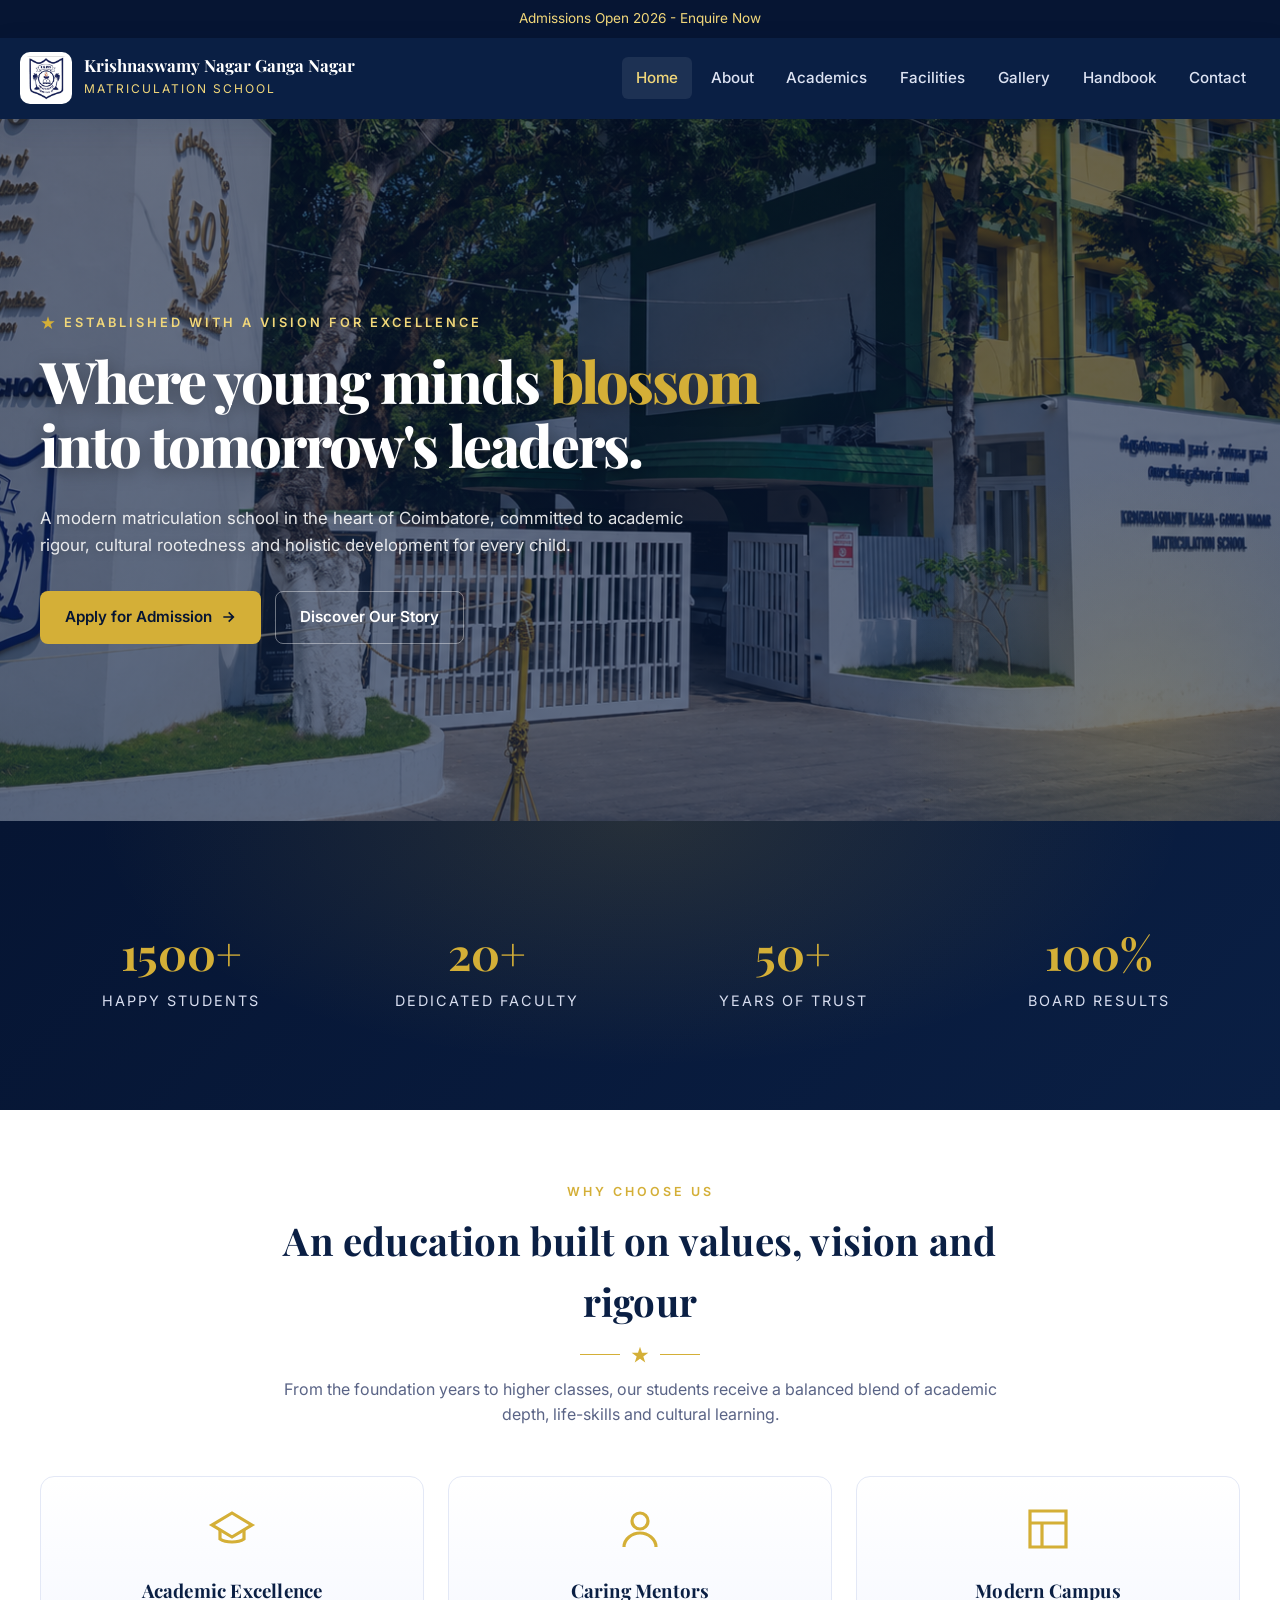
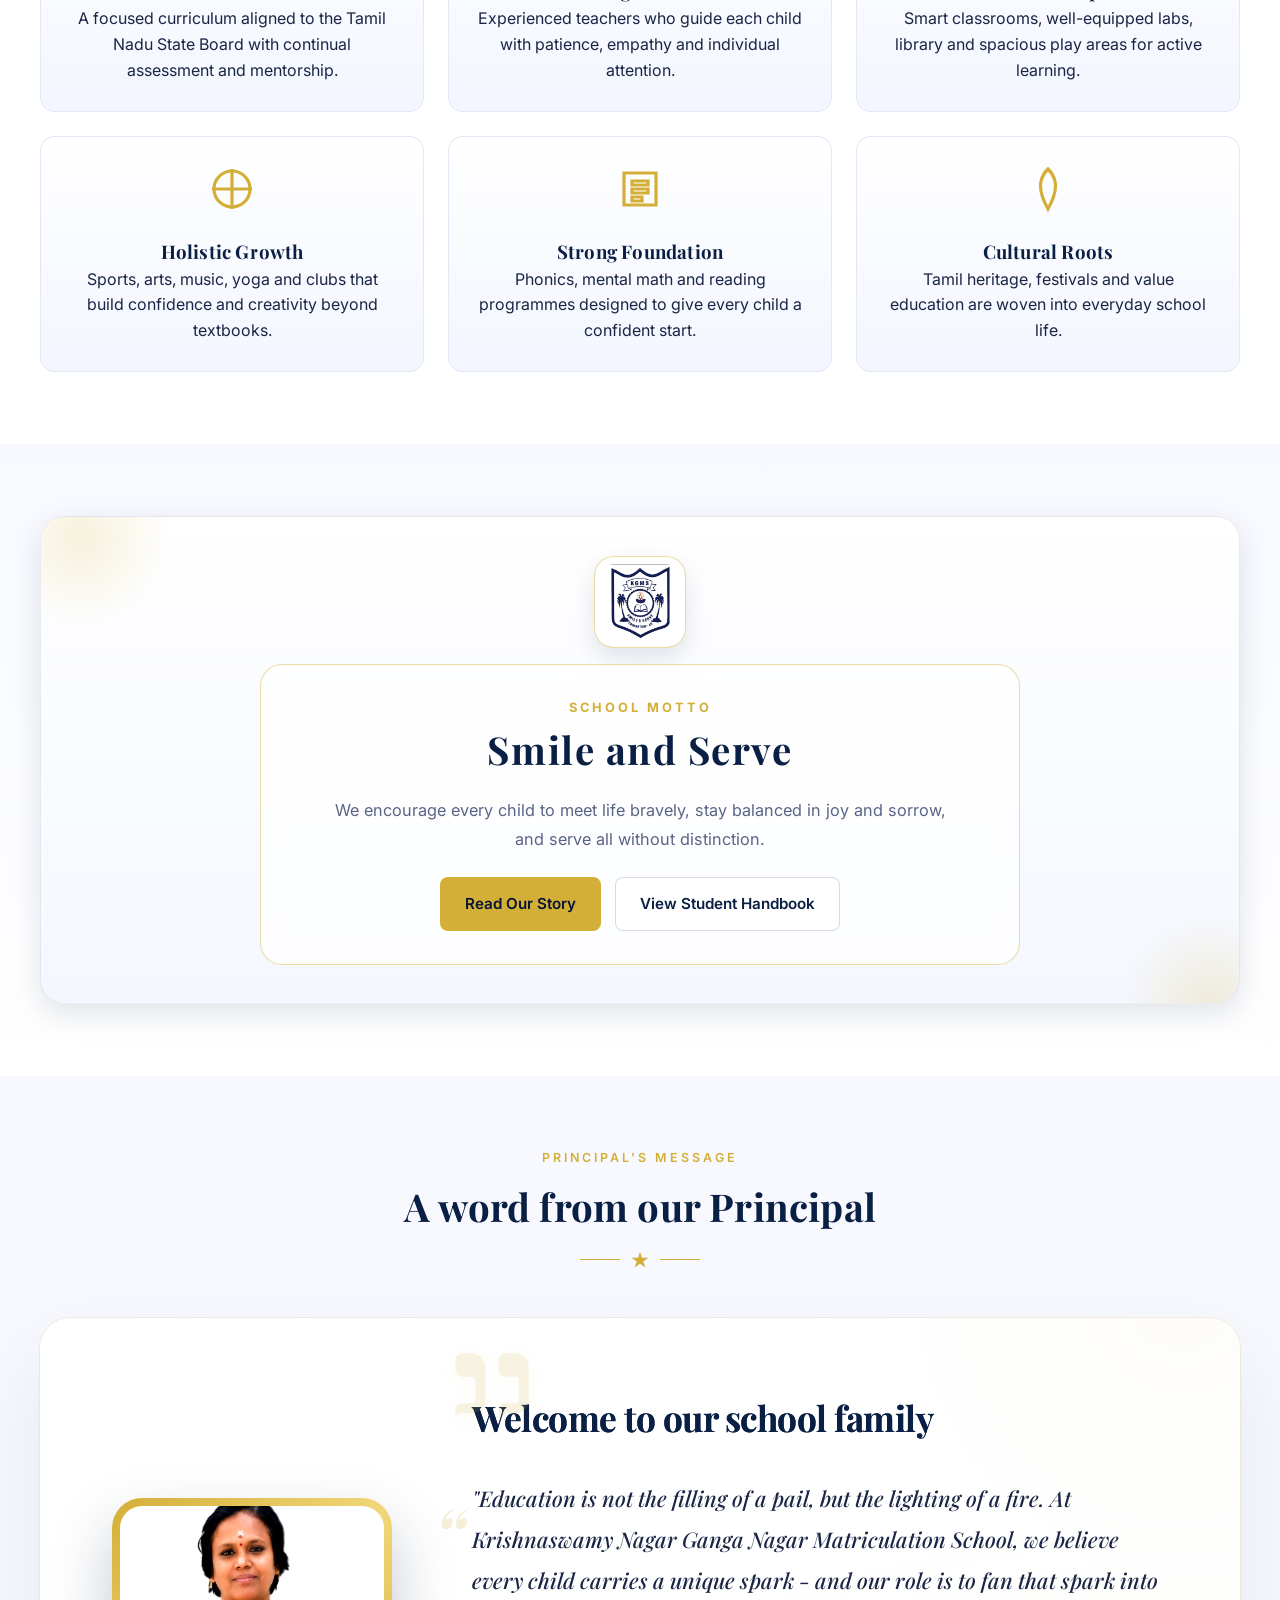
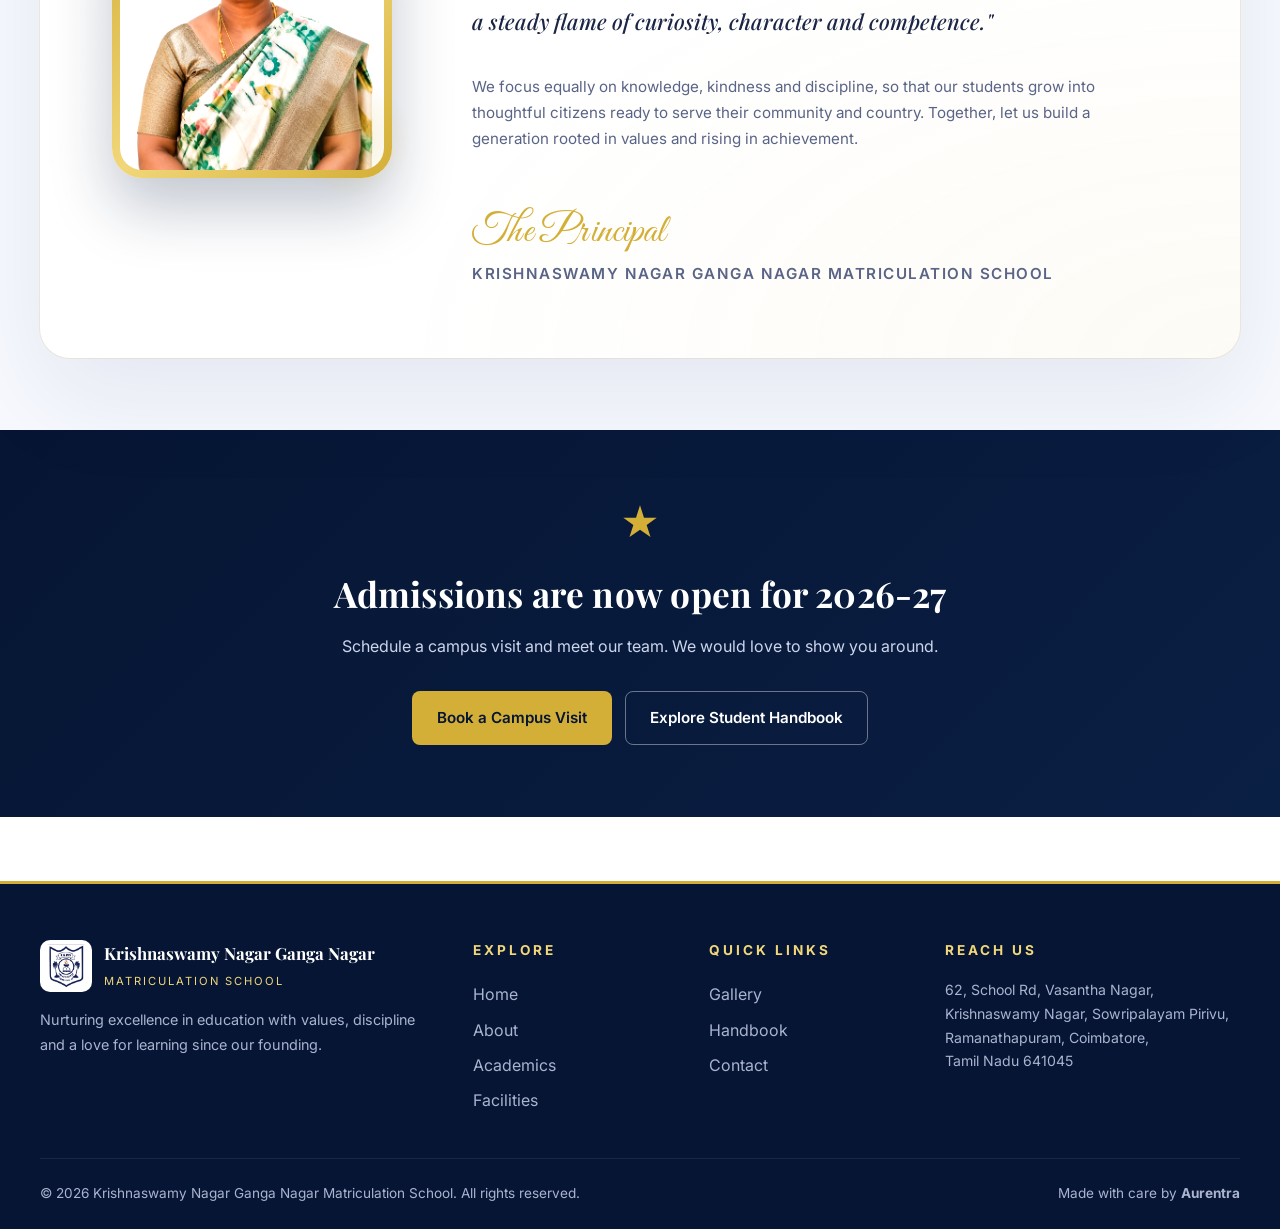
==== index.html @ 9c16c149 "Merge branch 'main' into bug-fix" ====
<!DOCTYPE html>
<html lang="en">
<head>
<meta charset="UTF-8" />
<meta name="viewport" content="width=device-width,initial-scale=1" />
<title>Krishnaswamy Nagar Ganga Nagar Matriculation School | Coimbatore</title>
<meta name="description" content="Krishnaswamy Nagar Ganga Nagar Matriculation School - nurturing excellence in education at Sowripalayam Pirivu, Coimbatore." />
<link rel="preconnect" href="https://fonts.googleapis.com">
<link rel="preconnect" href="https://fonts.gstatic.com" crossorigin>
<link href="https://fonts.googleapis.com/css2?family=Inter:wght@400;500;600;700&family=Playfair+Display:wght@600;700;800&family=Great+Vibes&display=swap" rel="stylesheet">
<link rel="stylesheet" href="styles.css" />
</head>
<body>
<div class="scroll-progress"></div>
<div class="topbar">
  <a href="contact.html">Admissions Open 2026 - Enquire Now</a>
</div>

<header class="nav">
  <div class="nav-inner">
    <a class="brand" href="index.html">
      <img src="KGMS/KGMS Logo.jpeg" alt="KGMS Logo" class="footer-logo">
      <span class="brand-text">
        <strong>Krishnaswamy Nagar Ganga Nagar</strong>
        <span>Matriculation School</span>
      </span>
    </a>
    <button class="menu-toggle" onclick="toggleMenu()" arial-label="Open Menu">
      <span></span>
      <span></span>
      <span></span>
    </button>
    <nav class="menu" id="m">
      <a href="index.html" class="active">Home</a>
      <a href="about.html">About</a>
      <a href="academics.html">Academics</a>
      <a href="facilities.html">Facilities</a>
      <a href="gallery.html">Gallery</a>
      <a href="events.html">Handbook</a>
      <a href="contact.html">Contact</a>
    </nav>
  </div>
</header>

<section class="hero reveal">
  <div class="hero-inner">
    <div class="eyebrow">
      <svg width="16" height="16" viewBox="0 0 24 24" fill="#d4af37"><path d="M12 2l2.4 7.4H22l-6 4.4 2.3 7.2L12 16.6 5.7 21l2.3-7.2-6-4.4h7.6z"/></svg>
      Established with a vision for excellence
    </div>
    <h1>Where young minds <em>blossom</em><br>into tomorrow's leaders.</h1>
    <p class="lead">A modern matriculation school in the heart of Coimbatore, committed to academic rigour, cultural rootedness and holistic development for every child.</p>
    <div class="cta-row">
      <a href="contact.html" class="btn btn-gold">Apply for Admission
        <svg width="16" height="16" viewBox="0 0 24 24" fill="none" stroke="currentColor" stroke-width="2.5"><path d="M5 12h14M13 5l7 7-7 7"/></svg>
      </a>
      <a href="about.html" class="btn btn-ghost">Discover Our Story</a>
    </div>
  </div>
</section>

<section class="stats reveal">
  <div class="container grid grid-4">
    <div class="stat"><strong>1500+</strong><span>Happy Students</span></div>
    <div class="stat"><strong>20+</strong><span>Dedicated Faculty</span></div>
    <div class="stat"><strong>50+</strong><span>Years of Trust</span></div>
    <div class="stat"><strong>100%</strong><span>Board Results</span></div>
  </div>
</section>

<section class="reveal">
  <div class="container">
    <div class="section-head">
      <div class="kicker">Why Choose Us</div>
      <h2>An education built on values, vision and rigour</h2>
      <div class="divider">
        <span class="line"></span>
        <svg width="20" height="20" viewBox="0 0 24 24" fill="#d4af37"><path d="M12 2l2.4 7.4H22l-6 4.4 2.3 7.2L12 16.6 5.7 21l2.3-7.2-6-4.4h7.6z"/></svg>
        <span class="line"></span>
      </div>
      <p>From the foundation years to higher classes, our students receive a balanced blend of academic depth, life-skills and cultural learning.</p>
    </div>

    <div class="grid grid-3">
      <div class="feature">
        <svg class="icon" width="48" height="48" viewBox="0 0 24 24" fill="none" stroke="#d4af37" stroke-width="1.6"><path d="M22 10L12 4 2 10l10 6 10-6z"/><path d="M6 12v5c3 2 9 2 12 0v-5"/></svg>
        <h3>Academic Excellence</h3>
        <p>A focused curriculum aligned to the Tamil Nadu State Board with continual assessment and mentorship.</p>
      </div>
      <div class="feature">
        <svg class="icon" width="48" height="48" viewBox="0 0 24 24" fill="none" stroke="#d4af37" stroke-width="1.6"><circle cx="12" cy="8" r="4"/><path d="M4 21c0-4 4-7 8-7s8 3 8 7"/></svg>
        <h3>Caring Mentors</h3>
        <p>Experienced teachers who guide each child with patience, empathy and individual attention.</p>
      </div>
      <div class="feature">
        <svg class="icon" width="48" height="48" viewBox="0 0 24 24" fill="none" stroke="#d4af37" stroke-width="1.6"><path d="M3 3h18v18H3z"/><path d="M3 9h18M9 21V9"/></svg>
        <h3>Modern Campus</h3>
        <p>Smart classrooms, well-equipped labs, library and spacious play areas for active learning.</p>
      </div>
      <div class="feature">
        <svg class="icon" width="48" height="48" viewBox="0 0 24 24" fill="none" stroke="#d4af37" stroke-width="1.6"><path d="M12 2v20M2 12h20"/><circle cx="12" cy="12" r="9"/></svg>
        <h3>Holistic Growth</h3>
        <p>Sports, arts, music, yoga and clubs that build confidence and creativity beyond textbooks.</p>
      </div>
      <div class="feature">
        <svg class="icon" width="48" height="48" viewBox="0 0 24 24" fill="none" stroke="#d4af37" stroke-width="1.6"><path d="M4 4h16v16H4z"/><path d="M8 8h8v2H8zM8 12h8v2H8zM8 16h5v2H8z"/></svg>
        <h3>Strong Foundation</h3>
        <p>Phonics, mental math and reading programmes designed to give every child a confident start.</p>
      </div>
      <div class="feature">
        <svg class="icon" width="48" height="48" viewBox="0 0 24 24" fill="none" stroke="#d4af37" stroke-width="1.6"><path d="M12 2C7 7 7 13 12 22 17 13 17 7 12 2z"/></svg>
        <h3>Cultural Roots</h3>
        <p>Tamil heritage, festivals and value education are woven into everyday school life.</p>
      </div>
    </div>
  </div>
</section>

<section class="section-tint reveal">
  <div class="container">
    <div class="section-shell motto-panel">
      <img src="KGMS/KGMS Logo.jpeg" alt="KGMS school emblem" class="motto-emblem">
      <div class="motto-frame">
        <div class="eyebrow-note">School Motto</div>
        <h2 class="motto-statement">Smile and Serve</h2>
        <p class="lead-copy" style="max-width:620px;margin:1rem auto 0">We encourage every child to meet life bravely, stay balanced in joy and sorrow, and serve all without distinction.</p>
        <div class="cta-cluster" style="justify-content:center">
          <a href="about.html" class="btn btn-gold">Read Our Story</a>
          <a href="events.html" class="btn btn-secondary">View Student Handbook</a>
        </div>
      </div>
    </div>
  </div>
</section>

<section style="background:#f7f9ff" class="reveal">
  <div class="container">
    <div class="section-head">
      <div class="kicker">Principal's Message</div>
      <h2>A word from our Principal</h2>
      <div class="divider"><span class="line"></span><svg width="20" height="20" viewBox="0 0 24 24" fill="#d4af37"><path d="M12 2l2.4 7.4H22l-6 4.4 2.3 7.2L12 16.6 5.7 21l2.3-7.2-6-4.4h7.6z"/></svg><span class="line"></span></div>
    </div>

    <div class="principal">
      <div class="avatar-wrap">
        <div class="avatar-decor"></div>
        <div class="avatar">
          <img src="KGMS/Principal image.png" alt="Principal of KGMS School">
        </div>
      </div>
      <div class="content">
        <svg class="quote-icon" width="80" height="80" viewBox="0 0 24 24" fill="currentColor"><path d="M14.017 21L14.017 18C14.017 16.8954 14.9124 16 16.017 16H19.017C19.5693 16 20.017 15.5523 20.017 15V9C20.017 8.44772 19.5693 8 19.017 8H16.017C14.9124 8 14.017 7.10457 14.017 6V3C14.017 1.89543 14.9124 1 16.017 1H19.017C21.2261 1 23.017 2.79086 23.017 5V15C23.017 17.2091 21.2261 19 19.017 19H16.017C14.9124 19 14.017 19.8954 14.017 21ZM1 21L1 18C1 16.8954 1.89543 16 3 16H6C6.55228 16 7 15.5523 7 15V9C7 8.44772 6.55228 8 6 8H3C1.89543 8 1 7.10457 1 6V3C1 1.89543 1.89543 1 3 1H6C8.20914 1 10 2.79086 10 5V15C10 17.2091 8.20914 19 6 19H3C1.89543 19 1 19.8954 1 21Z"/></svg>
        <h3>Welcome to our school family</h3>
        <blockquote>
          "Education is not the filling of a pail, but the lighting of a fire. At Krishnaswamy Nagar Ganga Nagar Matriculation School, we believe every child carries a unique spark - and our role is to fan that spark into a steady flame of curiosity, character and competence."
        </blockquote>
        <p style="color:var(--muted);font-size:.95rem;line-height:1.7">We focus equally on knowledge, kindness and discipline, so that our students grow into thoughtful citizens ready to serve their community and country. Together, let us build a generation rooted in values and rising in achievement.</p>
        <div class="sig-wrap">
          <span class="sig-name">The Principal</span>
          <span class="sig-title">Krishnaswamy Nagar Ganga Nagar Matriculation School</span>
        </div>
      </div>
    </div>
  </div>
</section>

<section style="background:linear-gradient(135deg,var(--navy-deep),var(--navy));color:#fff;text-align:center">
  <div class="container">
    <div style="max-width:720px;margin:0 auto">
      <svg width="40" height="40" viewBox="0 0 24 24" fill="#d4af37" style="margin-bottom:1rem"><path d="M12 2l2.4 7.4H22l-6 4.4 2.3 7.2L12 16.6 5.7 21l2.3-7.2-6-4.4h7.6z"/></svg>
      <h2 style="color:#fff;font-size:clamp(1.6rem,3vw,2.2rem)">Admissions are now open for 2026-27</h2>
      <p style="color:#cdd5ec;margin-top:.75rem">Schedule a campus visit and meet our team. We would love to show you around.</p>
      <div class="cta-row" style="justify-content:center">
        <a class="btn btn-gold" href="contact.html">Book a Campus Visit</a>
        <a class="btn btn-ghost" href="events.html">Explore Student Handbook</a>
      </div>
    </div>
  </div>
</section>

<footer>
  <div class="foot-grid">
    <div>
      <div class="foot-brand">
        <img src="KGMS/KGMS Logo.jpeg" alt="KGMS Logo" class="footer-logo">
        <div>
          <strong>Krishnaswamy Nagar Ganga Nagar</strong>
          <span>Matriculation School</span>
        </div>
      </div>
      <p style="font-size:.9rem;line-height:1.7">Nurturing excellence in education with values, discipline and a love for learning since our founding.</p>
    </div>
    <div>
      <h4>Explore</h4>
      <ul>
        <li><a href="index.html">Home</a></li>
        <li><a href="about.html">About</a></li>
        <li><a href="academics.html">Academics</a></li>
        <li><a href="facilities.html">Facilities</a></li>
      </ul>
    </div>
    <div>
      <h4>Quick Links</h4>
      <ul>
        <li><a href="gallery.html">Gallery</a></li>
        <li><a href="events.html">Handbook</a></li>
        <li><a href="contact.html">Contact</a></li>
      </ul>
    </div>
    <div>
      <h4>Reach Us</h4>
      <p style="font-size:.88rem;line-height:1.7">62, School Rd, Vasantha Nagar,<br>Krishnaswamy Nagar, Sowripalayam Pirivu,<br>Ramanathapuram, Coimbatore,<br>Tamil Nadu 641045</p>
    </div>
  </div>
  <div class="copy">
    <span>&copy; <span id="y"></span> Krishnaswamy Nagar Ganga Nagar Matriculation School. All rights reserved.</span>
    <span>Made with care by <a href="https://aurentratechnologies.vercel.app/"><strong>Aurentra</strong></a></span>
  </div>
</footer>

<button id="backToTop" class="back-to-top" aria-label="Back to top">
  <svg class="progress-ring" width="60" height="60">
    <circle class="progress-ring__circle" stroke="var(--gold)" stroke-width="2.5" fill="transparent" r="28" cx="30" cy="30"/>
  </svg>
  <span class="arrow">
    <svg width="20" height="20" viewBox="0 0 24 24" fill="none" stroke="currentColor" stroke-width="3.5" stroke-linecap="round" stroke-linejoin="round">
      <path d="M18 15l-6-6-6 6"/>
    </svg>
  </span>
</button>

<script src="script.js"></script>
</body>
</html>
---- styles.css ----
/* Krishnaswamy Nagar Ganga Nagar Matriculation School */
:root {
  --navy: #0a1f44;
  --navy-deep: #061533;
  --navy-soft: #13306b;
  --gold: #d4af37;
  --gold-light: #f1d77a;
  --white: #ffffff;
  --cream: #f7f9ff;
  --text: #1b2545;
  --muted: #5a6486;
  --shadow: 0 10px 30px rgba(10, 31, 68, .12);
}

* {
  box-sizing: border-box;
  margin: 0;
  padding: 0
}

html {
  scroll-behavior: smooth
}

body {
  font-family: 'Inter', 'Segoe UI', system-ui, sans-serif;
  color: var(--text);
  background: var(--white);
  line-height: 1.6;
  overflow-x: hidden;
}

/* SCROLL PROGRESS BAR */
.scroll-progress {
  position: fixed;
  top: 0;
  left: 0;
  width: 0%;
  height: 4px;
  z-index: 9999;
  background: linear-gradient(90deg, #d4af37, #f5d76e);
  box-shadow: 0 0 10px rgba(212, 175, 55, .6);
  transition: width .08s linear;
}

h1,
h2,
h3,
h4 {
  font-family: 'Playfair Display', Georgia, serif;
  color: var(--navy);
  letter-spacing: .2px
}

a {
  color: inherit;
  text-decoration: none
}

img {
  max-width: 100%;
  display: block
}

/* SCHOOL LOGO */
.brand-logo {
  width: 56px;
  height: 56px;
  object-fit: contain;
  border-radius: 12px;
  background: #fff;
  padding: 4px;
  box-shadow: 0 4px 12px rgba(0, 0, 0, .15);
}

.footer-logo {
  width: 52px;
  height: 52px;
  object-fit: contain;
  border-radius: 10px;
  background: #fff;
  padding: 4px;
}

/* NAV */
.topbar {
  background: var(--navy-deep);
  color: #cfd6ea;
  font-size: .85rem;
  padding: .5rem 1.25rem;
  align-items: center;
  text-align: center;
}

.topbar a {
  color: var(--gold-light)
}

.nav {
  position: sticky;
  top: 0;
  z-index: 50;
  background: var(--navy);
  color: var(--white);
  box-shadow: var(--shadow);
}

.nav-inner {
  max-width: 1650px;
  margin: 0 auto;
  padding: .9rem 1.25rem;
  display: flex;
  align-items: center;
  justify-content: space-between;
  gap: 1rem;
}

.brand {
  display: flex;
  align-items: center;
  gap: .75rem
}

.brand-mark {
  width: 46px;
  height: 46px;
  flex: 0 0 46px
}

.brand-text strong {
  display: block;
  color: var(--white);
  font-family: 'Playfair Display', serif;
  font-size: 1.05rem;
  line-height: 1.1
}

.brand-text span {
  color: var(--gold-light);
  font-size: .75rem;
  letter-spacing: 2px;
  text-transform: uppercase
}

.menu {
  display: flex;
  gap: .25rem;
  flex-wrap: wrap
}

.menu a {
  color: #dde3f3;
  padding: .55rem .9rem;
  border-radius: 6px;
  font-weight: 500;
  font-size: .95rem;
  transition: .2s;
}

.menu a:hover,
.menu a.active {
  background: rgba(255, 255, 255, 0.08);
  color: var(--gold-light)
}

.menu-toggle {
  display: none;
  background: none;
  border: none;
  color: #fff;
  font-size: 1.5rem;
  cursor: pointer
}

/* HERO */
/* HERO SECTION */

.hero {
  position: relative;

  min-height: 78vh;

  display: flex;
  align-items: center;

  overflow: hidden;

  color: var(--white);

  padding-top: 90px;
}

/* HERO CONTENT */

.hero-inner {
  position: relative;
  z-index: 2;

  width: 100%;
  max-width: 1400px;

  margin: 0 auto;

  padding: 7rem 2rem;
}

/* EYEBROW */

.eyebrow {
  display: inline-flex;
  align-items: center;
  gap: .6rem;

  color: #f1d77a;

  font-size: .9rem;
  font-weight: 600;

  letter-spacing: 4px;
  text-transform: uppercase;

  margin-bottom: 1.5rem;
}

/* HERO TITLE */

.hero h1 {
  color: #ffffff !important;

  font-size: clamp(3rem, 6vw, 5.8rem);

  line-height: .98;

  font-weight: 800;

  letter-spacing: -2px;

  max-width: 980px;

  margin-bottom: 1.8rem;

  text-shadow:
    0 4px 18px rgba(0, 0, 0, .35);
}

/* GOLD WORD */

.hero h1 em {
  color: #d4af37 !important;
  font-style: normal;
}

/* HERO DESCRIPTION */

.hero p.lead {
  color: rgba(255, 255, 255, .88) !important;

  font-size: 1.45rem;

  line-height: 1.6;

  max-width: 950px;

  margin-top: 0;

  text-shadow:
    0 2px 10px rgba(0, 0, 0, .25);
}

/* BUTTON ROW */

.cta-row {
  margin-top: 2.5rem;

  display: flex;
  gap: 1rem;
  flex-wrap: wrap;
}

.hero::before {
  content: "";
  position: absolute;
  inset: 0;

  background-image:
    linear-gradient(rgba(6, 21, 51, .58),
      rgba(10, 31, 68, .64)),
    url("KGMS/Entrance.png");

  background-size: cover;
  background-position: center center;
  background-repeat: no-repeat;

  animation: heroSlider 16s infinite ease-in-out;

  z-index: 0;

  transform: scale(1.02);
}

.hero::after {
  content: "";
  position: absolute;
  width: 520px;
  height: 520px;
  border-radius: 50%;
  background: radial-gradient(circle, rgba(212, 175, 55, .18), transparent 70%);
}

.hero::before {
  top: -120px;
  left: -120px
}

.hero::after {
  bottom: -160px;
  right: -120px
}

.hero-inner {
  position: relative;
  max-width: 1500px;
  margin: 0 auto;
  padding: 5rem 1.25rem;
  width: 100%
}

.eyebrow {
  display: inline-flex;
  align-items: center;
  gap: .5rem;
  color: var(--gold-light);
  font-size: .8rem;
  letter-spacing: 3px;
  text-transform: uppercase;
  margin-bottom: 1rem;
}

.hero h1 {
  color: var(--white);
  font-size: clamp(2rem, 4.6vw, 3.6rem);
  line-height: 1.1;
  max-width: 850px;
}

.hero h1 em {
  color: var(--gold);
  font-style: normal
}

.hero p.lead {
  margin-top: 1.25rem;
  max-width: 680px;
  color: #d8def0;
  font-size: 1.05rem
}

.cta-row {
  margin-top: 2rem;
  display: flex;
  gap: .85rem;
  flex-wrap: wrap
}

.btn {
  display: inline-flex;
  align-items: center;
  gap: .5rem;
  padding: .85rem 1.5rem;
  border-radius: 8px;
  font-weight: 600;
  font-size: .95rem;
  transition: .25s;
  cursor: pointer;
  border: 1.5px solid transparent;
}

.btn-gold {
  background: var(--gold);
  color: var(--navy-deep)
}

.btn-gold:hover {
  background: var(--gold-light);
  transform: translateY(-2px)
}

.btn-ghost {
  border-color: rgba(255, 255, 255, 0.4);
  color: #fff
}

.btn-ghost:hover {
  border-color: var(--gold);
  color: var(--gold-light);
  background: rgba(255, 255, 255, 0.05)
}

/* PAGE HEADER (inner pages) */
.page-head {
  background: linear-gradient(135deg, var(--navy-deep), var(--navy));
  color: #fff;
  padding: 4rem 1.25rem 3.5rem;
  text-align: center;
  position: relative;
  overflow: hidden;
}

.page-head::after {
  content: "";
  position: absolute;
  inset: auto 0 0 0;
  height: 4px;
  background: linear-gradient(90deg, transparent, var(--gold), transparent);
}

.page-head h1 {
  color: #fff;
  font-size: clamp(1.8rem, 3.5vw, 2.8rem)
}

.page-head p {
  color: #cdd5ec;
  margin: .5rem auto 0;
  max-width: 640px
}

.crumbs {
  margin-top: 1rem;
  font-size: .85rem;
  color: var(--gold-light)
}

.crumbs a {
  color: #d8def0
}

.crumbs a:hover {
  color: var(--gold-light)
}

/* LAYOUT */
section {
  padding: 4.5rem 1.25rem
}

.container {
  max-width: 1200px;
  margin: 0 auto
}

.section-head {
  text-align: center;
  max-width: 720px;
  margin: 0 auto 3rem
}

.section-head .kicker {
  color: var(--gold);
  font-size: .78rem;
  letter-spacing: 3px;
  text-transform: uppercase;
  font-weight: 600;
}

.section-head h2 {
  font-size: clamp(1.7rem, 3vw, 2.4rem);
  margin-top: .5rem
}

.section-head p {
  color: var(--muted);
  margin-top: .75rem
}

.divider {
  display: flex;
  align-items: center;
  justify-content: center;
  gap: .6rem;
  margin-top: .75rem
}

.divider .line {
  height: 1px;
  width: 40px;
  background: var(--gold)
}

/* GRID */
.grid {
  display: grid;
  gap: 1.5rem
}

.grid-3 {
  grid-template-columns: repeat(3, 1fr)
}

.grid-4 {
  grid-template-columns: repeat(4, 1fr)
}

.grid-2 {
  grid-template-columns: repeat(2, 1fr)
}

@media(max-width:900px) {

  .grid-3,
  .grid-4 {
    grid-template-columns: repeat(2, 1fr)
  }

  .grid-2 {
    grid-template-columns: 1fr
  }
}

@media(max-width:560px) {

  .grid-3,
  .grid-4 {
    grid-template-columns: 1fr
  }

  .menu {
    display: none;
    flex-direction: column;
    width: 100%;
    background: var(--navy-deep);
    padding: .5rem
  }

  .menu.open {
    display: flex
  }

  .menu-toggle {
    display: block
  }

  .nav-inner {
    flex-wrap: wrap
  }
}

/* CARDS */
.card {
  background: #fff;
  border-radius: 14px;
  padding: 1.75rem;
  box-shadow: var(--shadow);
  border: 1px solid #e8ecf6;
  transition: .3s;
  position: relative;
  overflow: hidden;
}

.card:hover {
  transform: translateY(-4px);
  border-color: var(--gold)
}

.card .icon {
  width: 48px;
  height: 48px;
  margin-bottom: 1rem;
  color: var(--gold)
}

.card h3 {
  font-size: 1.2rem;
  margin-bottom: .5rem
}

.card p {
  color: var(--muted);
  font-size: .95rem
}

.feature {
  background: linear-gradient(180deg, #fff, #f3f6ff);
  border: 1px solid #e3e8f6;
  border-radius: 14px;
  padding: 1.75rem;
  text-align: center;
  transition: .3s;
}

.feature:hover {
  border-color: var(--gold);
  box-shadow: var(--shadow)
}

.feature .icon {
  margin: 0 auto 1rem
}

/* PRINCIPAL */

/* PRINCIPAL SECTION - ULTRA PREMIUM 'RICH' REDESIGN */
.principal {
  position: relative;
  background: radial-gradient(at 0% 0%, rgba(255, 255, 255, 0.8) 0%, transparent 50%),
              radial-gradient(at 100% 100%, rgba(212, 175, 55, 0.05) 0%, transparent 50%),
              #ffffff;
  border-radius: 30px;
  padding: 4.5rem;
  display: grid;
  grid-template-columns: 280px 1fr;
  gap: 5rem;
  align-items: center;
  box-shadow: 
    0 40px 100px rgba(10, 31, 68, 0.08),
    0 0 0 1px rgba(212, 175, 55, 0.15);
  overflow: hidden;
  backdrop-filter: blur(20px);
}

.principal::before {
  content: "";
  position: absolute;
  top: -50%;
  right: -20%;
  width: 600px;
  height: 600px;
  background: radial-gradient(circle, rgba(212, 175, 55, 0.03) 0%, transparent 70%);
  pointer-events: none;
  z-index: 0;
}

.principal .avatar-wrap {
  position: relative;
  width: 280px;
  height: 280px;
  z-index: 2;
}

.principal .avatar {
  width: 100%;
  height: 100%;
  border-radius: 30px;
  background: var(--navy);
  position: relative;
  overflow: hidden;
  padding: 8px; /* Frame thickness */
  background: linear-gradient(135deg, #d4af37 0%, #f1d77a 50%, #d4af37 100%);
  box-shadow: 0 30px 60px rgba(10, 31, 68, 0.25);
}

.principal .avatar img {
  width: 100%;
  height: 100%;
  object-fit: cover;
  border-radius: 22px;
  transition: transform 0.8s cubic-bezier(0.2, 1, 0.2, 1);
  filter: contrast(1.05) brightness(1.02);
}

.principal:hover .avatar img {
  transform: scale(1.12);
}

.principal .avatar-decor {
  position: absolute;
  bottom: -20px;
  right: -20px;
  width: 120px;
  height: 120px;
  background: radial-gradient(circle, rgba(212, 175, 55, 0.2), transparent 70%);
  border-radius: 50%;
  z-index: 1;
}

.principal .content {
  position: relative;
  z-index: 2;
}

.principal .quote-icon {
  position: absolute;
  top: -40px;
  left: -20px;
  opacity: 0.15;
  color: var(--gold);
  filter: drop-shadow(0 4px 8px rgba(212, 175, 55, 0.3));
}

.principal h3 {
  font-size: 2.2rem;
  margin-bottom: 2rem;
  color: var(--navy);
  letter-spacing: -0.5px;
  background: linear-gradient(90deg, var(--navy), var(--navy-soft));
  -webkit-background-clip: text;
  background-clip: text;
}

.principal blockquote {
  font-family: 'Playfair Display', serif;
  font-size: 1.35rem;
  line-height: 1.9;
  color: var(--text);
  margin: 2rem 0;
  padding: 0;
  border: none;
  font-style: italic;
  font-weight: 500;
  position: relative;
}

.principal blockquote::before {
  content: "“";
  font-size: 5rem;
  position: absolute;
  top: -20px;
  left: -40px;
  color: var(--gold);
  opacity: 0.2;
}

.principal .sig-wrap {
  margin-top: 3rem;
  display: flex;
  flex-direction: column;
  gap: 0.5rem;
}

.principal .sig-name {
  font-family: 'Great Vibes', cursive;
  font-size: 2.5rem;
  color: var(--gold);
  margin-bottom: -10px;
}

.principal .sig-title {
  color: var(--muted);
  font-size: 0.95rem;
  letter-spacing: 1.5px;
  text-transform: uppercase;
  font-weight: 600;
}

@media (max-width: 1100px) {
  .principal {
    grid-template-columns: 1fr;
    text-align: center;
    padding: 3.5rem 2rem;
    gap: 3.5rem;
  }
  .principal .avatar-wrap {
    margin: 0 auto;
  }
  .principal blockquote::before {
    left: 50%;
    transform: translateX(-50%);
    top: -40px;
  }
}

/* GALLERY */
.gallery-grid {
  display: grid;
  grid-template-columns: repeat(3, minmax(0, 1fr));
  gap: 1.15rem
}

.gallery-grid .tile {
  aspect-ratio: 4/3;
  border-radius: 12px;
  overflow: hidden;
  position: relative;
  background: linear-gradient(135deg, var(--navy), var(--navy-soft));
  border: 1px solid #e8ecf6;
  box-shadow: 0 10px 24px rgba(10, 31, 68, .08);
  transition: transform .3s, border-color .3s, box-shadow .3s;
}

.gallery-grid .tile:hover {
  transform: translateY(-4px);
  border-color: var(--gold);
  box-shadow: var(--shadow)
}

.gallery-grid .tile img {
  width: 100%;
  height: 100%;
  object-fit: cover;
  transition: transform .4s ease
}

.gallery-grid .tile:hover img {
  transform: scale(1.05)
}

.gallery-grid .tile figcaption {
  position: absolute;
  bottom: 0;
  left: 0;
  right: 0;
  background: linear-gradient(transparent, rgba(6, 21, 51, .9));
  color: #fff;
  padding: 2.75rem 1rem 1rem;
  font-size: .95rem;
  font-weight: 600;
  text-align: left;
}

.gallery-grid .tile .photo-tag {
  display: block;
  width: max-content;
  max-width: 100%;
  margin-bottom: .35rem;
  padding: .22rem .5rem;
  border-radius: 999px;
  background: rgba(212, 175, 55, .92);
  color: var(--navy-deep);
  font-size: .68rem;
  letter-spacing: 1.5px;
  text-transform: uppercase;
}

@media(max-width:760px) {
  .gallery-grid {
    grid-template-columns: repeat(2, 1fr)
  }
}

@media(max-width:480px) {
  .gallery-grid {
    grid-template-columns: 1fr
  }
}

/* EVENTS */
.event {
  display: grid;
  grid-template-columns: 110px 1fr;
  gap: 1.5rem;
  align-items: start;
  padding: 1.5rem;
  background: #fff;
  border: 1px solid #e8ecf6;
  border-radius: 12px;
  transition: .3s;
}

.event:hover {
  border-color: var(--gold);
  box-shadow: var(--shadow)
}

.event .date {
  background: linear-gradient(135deg, var(--navy), var(--navy-soft));
  color: #fff;
  border-radius: 10px;
  padding: 1rem .5rem;
  text-align: center;
  border: 2px solid var(--gold);
}

.event .date strong {
  display: block;
  font-size: 1.6rem;
  font-family: 'Playfair Display', serif;
  color: var(--gold-light)
}

.event .date span {
  font-size: .75rem;
  letter-spacing: 2px;
  text-transform: uppercase
}

.event h3 {
  margin-bottom: .25rem;
  font-size: 1.15rem
}

.event small {
  color: var(--muted);
  display: block;
  margin-bottom: .5rem
}

@media(max-width:560px) {
  .event {
    grid-template-columns: 90px 1fr;
    gap: 1rem;
    padding: 1rem
  }
}

/* CONTACT */
.contact-grid {
  display: grid;
  grid-template-columns: 1fr 1fr;
  gap: 2rem
}

@media(max-width:900px) {
  .contact-grid {
    grid-template-columns: 1fr
  }
}

.info-card {
  background: linear-gradient(135deg, var(--navy-deep), var(--navy));
  color: #fff;
  border-radius: 14px;
  padding: 2rem;
}

.info-card h3 {
  color: var(--gold-light)
}

.info-row {
  display: flex;
  gap: 1rem;
  align-items: flex-start;
  padding: 1rem 0;
  border-bottom: 1px solid rgba(255, 255, 255, .1)
}

.info-row:last-child {
  border-bottom: none
}

.info-row .icon {
  flex: 0 0 36px;
  color: var(--gold)
}

.info-row strong {
  display: block;
  color: var(--gold-light);
  font-size: .78rem;
  letter-spacing: 2px;
  text-transform: uppercase;
  margin-bottom: .25rem
}

.info-row span {
  color: #d8def0;
  font-size: .95rem;
  line-height: 1.5
}

.form-card {
  background: #fff;
  border: 1px solid #e8ecf6;
  border-radius: 14px;
  padding: 2rem;
  box-shadow: var(--shadow)
}

.form-card label {
  display: block;
  font-size: .85rem;
  font-weight: 600;
  color: var(--navy);
  margin: .85rem 0 .35rem
}

.form-card input,
.form-card textarea {
  width: 100%;
  padding: .75rem .9rem;
  border: 1.5px solid #e3e8f6;
  border-radius: 8px;
  font-family: inherit;
  font-size: .95rem;
  color: var(--text);
  transition: .2s;
}

.form-card input:focus,
.form-card textarea:focus {
  outline: none;
  border-color: var(--gold)
}

.form-card textarea {
  min-height: 120px;
  resize: vertical
}

/* MAP */
.map-wrap {
  margin-top: 2rem;
  border-radius: 14px;
  overflow: hidden;
  border: 1px solid #e8ecf6;
  box-shadow: var(--shadow)
}

.map-wrap iframe {
  width: 100%;
  height: 380px;
  border: 0;
  display: block
}

/* STATS */
.stats {
  background: linear-gradient(135deg, var(--navy-deep), var(--navy));
  color: #fff;
  position: relative;
  overflow: hidden;
}

.stats::before {
  content: "";
  position: absolute;
  inset: 0;
  background: radial-gradient(ellipse at top, rgba(212, 175, 55, .15), transparent 60%);
}

.stats .container {
  position: relative
}

.stat {
  text-align: center;
  padding: 1.5rem
}

.stat strong {
  display: block;
  font-family: 'Playfair Display', serif;
  font-size: 2.8rem;
  color: var(--gold)
}

.stat span {
  color: #d8def0;
  font-size: .9rem;
  letter-spacing: 2px;
  text-transform: uppercase
}

/* LIST */
.checklist {
  list-style: none;
  display: grid;
  gap: .75rem
}

.checklist li {
  display: flex;
  gap: .75rem;
  align-items: flex-start;
  color: var(--text)
}

.checklist li svg {
  flex: 0 0 22px;
  color: var(--gold);
  margin-top: 3px
}

/* ABOUT */
.split {
  display: grid;
  grid-template-columns: 1fr 1fr;
  gap: 3rem;
  align-items: center
}

@media(max-width:900px) {
  .split {
    grid-template-columns: 1fr;
    gap: 2rem
  }
}

.crest {
  width: 100%;
  aspect-ratio: 1;
  border-radius: 18px;
  background: linear-gradient(135deg, var(--navy-deep), var(--navy-soft));
  display: flex;
  align-items: center;
  justify-content: center;
  border: 2px solid var(--gold);
  box-shadow: var(--shadow);
}

.crest svg {
  width: 60%;
  height: 60%;
  color: var(--gold-light)
}

/* HANDBOOK / INSTITUTIONAL SECTIONS */
.section-tint {
  background:
    linear-gradient(180deg, rgba(247, 249, 255, .96), rgba(255, 255, 255, .98));
}

.section-shell {
  background: linear-gradient(180deg, rgba(255, 255, 255, .96), rgba(244, 247, 255, .96));
  border: 1px solid rgba(10, 31, 68, .08);
  border-radius: 24px;
  box-shadow: var(--shadow);
  padding: clamp(1.5rem, 3vw, 2.5rem);
}

.section-shell+.section-shell {
  margin-top: 1.5rem
}

.content-stack {
  display: grid;
  gap: 1.5rem;
}

.eyebrow-note {
  color: var(--gold);
  font-size: .8rem;
  letter-spacing: 3px;
  text-transform: uppercase;
  font-weight: 700;
}

.lead-copy {
  color: var(--muted);
  font-size: 1.02rem;
  line-height: 1.8;
}

.heritage-copy h2,
.heritage-copy h3 {
  margin-bottom: .85rem;
}

.heritage-copy p+p {
  margin-top: 1rem
}

.crest-logo {
  width: min(260px, 100%);
  margin: 0 auto;
  background: #fff;
  border-radius: 24px;
  padding: 1.25rem;
  border: 1px solid rgba(212, 175, 55, .4);
  box-shadow: 0 18px 35px rgba(10, 31, 68, .16);
}

.motto-panel {
  text-align: center;
  position: relative;
  overflow: hidden;
}

.motto-panel::before,
.motto-panel::after {
  content: "";
  position: absolute;
  width: 180px;
  height: 180px;
  border-radius: 50%;
  background: radial-gradient(circle, rgba(212, 175, 55, .18), transparent 70%);
  pointer-events: none;
}

.motto-panel::before {
  top: -70px;
  left: -50px
}

.motto-panel::after {
  right: -60px;
  bottom: -90px
}

.motto-emblem {
  width: 92px;
  height: 92px;
  object-fit: contain;
  margin: 0 auto 1rem;
  padding: .45rem;
  border-radius: 20px;
  background: #fff;
  border: 1px solid rgba(212, 175, 55, .45);
  box-shadow: 0 10px 24px rgba(10, 31, 68, .12);
}

.motto-frame {
  max-width: 760px;
  margin: 0 auto;
  padding: clamp(1.5rem, 2.6vw, 2.25rem);
  border: 1px solid rgba(212, 175, 55, .45);
  border-radius: 22px;
  background: rgba(255, 255, 255, .72);
  backdrop-filter: blur(10px);
}

.motto-frame h2 {
  margin-bottom: .5rem
}

.motto-statement {
  font-family: 'Playfair Display', Georgia, serif;
  font-size: clamp(1.8rem, 3vw, 2.5rem);
  color: var(--navy);
  letter-spacing: .04em;
}

.motto-list {
  list-style: none;
  display: grid;
  gap: .9rem;
  margin: 1.5rem auto;
  max-width: 560px;
  text-align: left;
}

.motto-list li {
  display: flex;
  gap: .85rem;
  align-items: flex-start;
  padding: .95rem 1rem;
  border-radius: 16px;
  background: rgba(247, 249, 255, .95);
  border: 1px solid rgba(10, 31, 68, .08);
}

.motto-list svg {
  flex: 0 0 22px;
  color: var(--gold);
  margin-top: .2rem;
}

.motto-closing {
  max-width: 620px;
  margin: 0 auto;
  color: var(--muted);
  font-style: italic;
}

.info-grid {
  display: grid;
  gap: 1.25rem;
  grid-template-columns: repeat(4, minmax(0, 1fr));
}

.fact-card {
  background: linear-gradient(180deg, #fff, #f8faff);
  border: 1px solid rgba(10, 31, 68, .08);
  border-radius: 18px;
  padding: 1.35rem;
  box-shadow: 0 12px 28px rgba(10, 31, 68, .08);
}

.fact-card strong {
  display: block;
  color: var(--gold);
  letter-spacing: 2px;
  text-transform: uppercase;
  font-size: .76rem;
  margin-bottom: .55rem;
}

.fact-card span,
.fact-card p {
  color: var(--text);
  line-height: 1.7;
}

.timeline {
  display: grid;
  gap: 1rem;
  position: relative;
}

.timeline::before {
  content: "";
  position: absolute;
  left: 18px;
  top: 12px;
  bottom: 12px;
  width: 1px;
  background: linear-gradient(180deg, rgba(212, 175, 55, .7), rgba(10, 31, 68, .1));
}

.timeline-item {
  position: relative;
  padding-left: 3.25rem;
}

.timeline-item::before {
  content: "";
  position: absolute;
  left: 10px;
  top: 8px;
  width: 16px;
  height: 16px;
  border-radius: 50%;
  background: var(--gold);
  box-shadow: 0 0 0 5px rgba(212, 175, 55, .16);
}

.timeline-card {
  background: #fff;
  border: 1px solid rgba(10, 31, 68, .08);
  border-radius: 18px;
  padding: 1.2rem 1.25rem;
  box-shadow: 0 10px 24px rgba(10, 31, 68, .07);
}

.timeline-year {
  display: inline-block;
  margin-bottom: .55rem;
  color: var(--navy);
  font-family: 'Playfair Display', Georgia, serif;
  font-size: 1.2rem;
}

.timeline-card p {
  color: var(--muted)
}

.schedule-grid {
  display: grid;
  gap: 1.25rem;
  grid-template-columns: repeat(3, minmax(0, 1fr));
}

.schedule-card {
  background: linear-gradient(135deg, var(--navy-deep), var(--navy));
  color: #fff;
  border-radius: 18px;
  padding: 1.5rem;
  border: 1px solid rgba(212, 175, 55, .35);
  box-shadow: var(--shadow);
}

.schedule-card h3 {
  color: #fff;
  margin-bottom: .85rem;
  font-size: 1.2rem;
}

.schedule-list {
  list-style: none;
  display: grid;
  gap: .7rem;
}

.schedule-list li {
  display: flex;
  justify-content: space-between;
  gap: 1rem;
  color: #dce3f5;
  padding-bottom: .7rem;
  border-bottom: 1px solid rgba(255, 255, 255, .08);
}

.schedule-list li:last-child {
  padding-bottom: 0;
  border-bottom: none;
}

.schedule-list strong {
  color: var(--gold-light);
  font-family: 'Inter', sans-serif;
  font-size: .88rem;
}

.quote-panel {
  text-align: center;
  border: 1px solid rgba(212, 175, 55, .35);
}

.quote-panel .quote-lines {
  font-family: 'Playfair Display', Georgia, serif;
  font-size: clamp(1.7rem, 3vw, 2.4rem);
  line-height: 1.45;
  color: var(--navy);
}

.quote-panel .quote-lines span {
  display: block
}

.quote-panel .sub-quote {
  margin-top: 2rem;
  padding-top: 1.5rem;
  border-top: 1px solid rgba(212, 175, 55, .28);
}

.quote-panel .sub-quote p {
  color: var(--muted);
  font-size: 1.02rem;
  line-height: 1.8;
}

.guidance-card {
  max-width: 760px;
  margin: 0 auto;
  text-align: center;
}

.guidance-points {
  list-style: none;
  margin-top: 1.4rem;
  display: grid;
  gap: .9rem;
}

.guidance-points li {
  padding: 1rem 1.1rem;
  border-radius: 16px;
  background: rgba(247, 249, 255, .95);
  border: 1px solid rgba(10, 31, 68, .08);
  color: var(--text);
}

.admission-grid {
  display: grid;
  gap: 1.5rem;
  grid-template-columns: 1.25fr .95fr;
}

.admission-panel {
  background: linear-gradient(180deg, #fff, #f8faff);
  border: 1px solid rgba(10, 31, 68, .08);
  border-radius: 22px;
  padding: clamp(1.4rem, 2.8vw, 2rem);
  box-shadow: var(--shadow);
}

.admission-panel h3,
.payment-panel h3,
.uniform-card h3,
.number-card h3 {
  margin-bottom: .75rem;
}

.icon-list {
  list-style: none;
  display: grid;
  gap: .9rem;
  margin-top: 1.2rem;
}

.icon-list li {
  display: flex;
  gap: .9rem;
  align-items: flex-start;
  color: var(--text);
}

.icon-list svg {
  flex: 0 0 22px;
  color: var(--gold);
  margin-top: .18rem;
}

.document-list {
  display: grid;
  gap: .7rem;
  margin-top: 1rem;
}

.document-pill {
  display: inline-flex;
  align-items: center;
  gap: .55rem;
  width: 100%;
  padding: .9rem 1rem;
  border-radius: 14px;
  background: rgba(10, 31, 68, .04);
  border: 1px solid rgba(10, 31, 68, .08);
  color: var(--text);
}

.document-pill svg {
  color: var(--gold);
  flex: 0 0 18px;
}

.cta-cluster {
  display: flex;
  flex-wrap: wrap;
  gap: .85rem;
  margin-top: 1.4rem;
}

.btn-secondary {
  border: 1.5px solid rgba(10, 31, 68, .16);
  color: var(--navy);
  background: #fff;
}

.btn-secondary:hover {
  border-color: var(--gold);
  color: var(--navy-soft);
  transform: translateY(-2px);
}

.payment-panel {
  background: linear-gradient(135deg, rgba(10, 31, 68, .98), rgba(19, 48, 107, .96));
  color: #fff;
  border-radius: 22px;
  padding: clamp(1.4rem, 2.8vw, 2rem);
  border: 1px solid rgba(212, 175, 55, .36);
  box-shadow: var(--shadow);
}

.payment-panel h3 {
  color: #fff
}

.payment-panel p,
.payment-panel li {
  color: #dce3f5
}

.payment-boxes {
  display: grid;
  gap: 1rem;
  margin-top: 1.2rem;
}

.payment-box {
  padding: 1rem 1.1rem;
  border-radius: 16px;
  background: rgba(255, 255, 255, .06);
  border: 1px solid rgba(255, 255, 255, .08);
}

.payment-box p {
  line-height: 1.7
}

.payment-box strong {
  display: block;
  color: var(--gold-light);
  letter-spacing: 2px;
  text-transform: uppercase;
  font-size: .76rem;
  margin-bottom: .55rem;
}

.payment-alert {
  background: rgba(212, 175, 55, .12);
  border: 1px solid rgba(212, 175, 55, .45);
}

.uniform-grid {
  display: grid;
  gap: 1.25rem;
  grid-template-columns: repeat(2, minmax(0, 1fr));
}

.uniform-card {
  background: #fff;
  border: 1px solid rgba(10, 31, 68, .08);
  border-radius: 20px;
  padding: 1.5rem;
  box-shadow: 0 12px 28px rgba(10, 31, 68, .08);
  transition: transform .25s ease, box-shadow .25s ease, border-color .25s ease;
}

.uniform-card:hover,
.number-card:hover,
.fact-card:hover {
  transform: translateY(-4px);
  border-color: rgba(212, 175, 55, .55);
  box-shadow: 0 18px 34px rgba(10, 31, 68, .12);
}

.uniform-card.theme-navy {
  background: linear-gradient(180deg, #fff, #f7faff);
}

.uniform-card.theme-gold {
  background: linear-gradient(180deg, #fffdf4, #fff);
}

.uniform-card.theme-rose {
  background: linear-gradient(180deg, #fff, #fbf8ff);
}

.uniform-card .tag {
  display: inline-flex;
  align-items: center;
  padding: .3rem .7rem;
  border-radius: 999px;
  margin-bottom: .95rem;
  font-size: .74rem;
  font-weight: 700;
  letter-spacing: 1.6px;
  text-transform: uppercase;
  color: var(--navy);
  background: rgba(212, 175, 55, .14);
}

.uniform-list {
  list-style: none;
  display: grid;
  gap: .7rem;
}

.uniform-list li {
  display: flex;
  gap: .75rem;
  align-items: flex-start;
  color: var(--text);
}

.uniform-list svg {
  flex: 0 0 18px;
  color: var(--gold);
  margin-top: .25rem;
}

.number-grid {
  display: grid;
  gap: 1.1rem;
  grid-template-columns: repeat(3, minmax(0, 1fr));
}

.number-card {
  background: linear-gradient(180deg, #fff, #f8faff);
  border: 1px solid rgba(10, 31, 68, .08);
  border-radius: 20px;
  padding: 1.35rem;
  box-shadow: 0 12px 28px rgba(10, 31, 68, .08);
  transition: transform .25s ease, box-shadow .25s ease, border-color .25s ease;
}

.number-card .rule-number {
  width: 44px;
  height: 44px;
  border-radius: 14px;
  display: flex;
  align-items: center;
  justify-content: center;
  margin-bottom: 1rem;
  font-family: 'Playfair Display', Georgia, serif;
  font-size: 1.25rem;
  color: var(--navy);
  background: rgba(212, 175, 55, .16);
  border: 1px solid rgba(212, 175, 55, .36);
}

.number-card p {
  color: var(--muted);
}

.meeting-note {
  margin-top: 1.5rem;
  text-align: center;
  padding: 1.2rem;
  border-radius: 18px;
  border: 1px solid rgba(212, 175, 55, .35);
  background: linear-gradient(180deg, #fffdf8, #ffffff);
}

.meeting-note strong {
  display: block;
  margin-bottom: .4rem;
  color: var(--navy);
}

.link-card {
  display: flex;
  align-items: center;
  justify-content: space-between;
  gap: 1rem;
  padding: 1.2rem 1.3rem;
  border-radius: 18px;
  border: 1px solid rgba(10, 31, 68, .08);
  background: #fff;
  box-shadow: 0 10px 24px rgba(10, 31, 68, .07);
}

.link-card p {
  color: var(--muted);
  margin-top: .35rem;
}

@media(max-width:1040px) {

  .info-grid,
  .schedule-grid,
  .number-grid {
    grid-template-columns: repeat(2, minmax(0, 1fr));
  }
}

@media(max-width:900px) {

  .admission-grid,
  .uniform-grid {
    grid-template-columns: 1fr;
  }

  section {
    padding: 4rem 1rem
  }

  .section-head {
    margin-bottom: 2.35rem
  }

  .section-shell {
    border-radius: 22px
  }
}

@media(max-width:640px) {

  .info-grid,
  .schedule-grid,
  .number-grid {
    grid-template-columns: 1fr;
  }

  .timeline-item {
    padding-left: 2.7rem;
  }

  .timeline::before {
    left: 15px;
  }

  .timeline-item::before {
    left: 7px;
  }

  .cta-cluster {
    flex-direction: column;
  }

  .cta-cluster .btn {
    width: 100%;
    justify-content: center;
  }

  .link-card {
    align-items: flex-start;
    flex-direction: column;
  }

  .motto-list li,
  .document-pill,
  .guidance-points li {
    padding: .9rem;
  }

  .schedule-list li {
    flex-direction: column;
    align-items: flex-start;
    gap: .2rem;
  }

  .principal {
    padding: 1.6rem;
  }

  .principal .avatar {
    width: 150px;
    height: 150px;
    margin: 0 auto;
  }

  .principal .avatar svg {
    width: 70px;
    height: 70px;
  }

  .quote-panel .quote-lines {
    font-size: clamp(1.45rem, 6vw, 1.9rem);
  }

  .motto-frame {
    padding: 1.25rem 1rem;
  }

  .admission-panel,
  .payment-panel,
  .form-card,
  .info-card {
    padding: 1.35rem;
  }
}

/* FOOTER */
footer {
  background: var(--navy-deep);
  color: #aab3cf;
  padding: 3.5rem 1.25rem 1.5rem;
  margin-top: 4rem;
  border-top: 3px solid var(--gold);
}

.foot-grid {
  max-width: 1200px;
  margin: 0 auto;
  display: grid;
  grid-template-columns: 2fr 1fr 1fr 1.5fr;
  gap: 2.5rem;
}

@media(max-width:900px) {
  .foot-grid {
    grid-template-columns: 1fr 1fr;
    gap: 2rem
  }
}

@media(max-width:560px) {
  .foot-grid {
    grid-template-columns: 1fr
  }
}

footer h4 {
  color: var(--gold-light);
  font-size: .85rem;
  letter-spacing: 3px;
  text-transform: uppercase;
  margin-bottom: 1rem;
  font-family: 'Inter', sans-serif
}

footer ul {
  list-style: none
}

footer li {
  padding: .3rem 0
}

footer a:hover {
  color: var(--gold-light)
}

.foot-brand {
  display: flex;
  align-items: center;
  gap: .75rem;
  margin-bottom: 1rem
}

.foot-brand strong {
  color: #fff;
  font-family: 'Playfair Display', serif;
  font-size: 1.05rem;
  display: block
}

.foot-brand span {
  color: var(--gold-light);
  font-size: .7rem;
  letter-spacing: 2px;
  text-transform: uppercase
}

.copy {
  max-width: 1200px;
  margin: 2.5rem auto 0;
  padding-top: 1.5rem;
  border-top: 1px solid rgba(255, 255, 255, .08);
  display: flex;
  justify-content: space-between;
  flex-wrap: wrap;
  gap: .5rem;
  font-size: .85rem;
}

/* Animations */
@keyframes fadeUp {
  from {
    opacity: 0;
    transform: translateY(20px)
  }

  to {
    opacity: 1;
    transform: none
  }
}

.hero h1,
.hero p.lead,
.cta-row,
.eyebrow {
  animation: fadeUp .8s ease both
}

.hero p.lead {
  animation-delay: .1s
}

.cta-row {
  animation-delay: .2s
}

@keyframes shimmer {

  0%,
  100% {
    opacity: .6
  }

  50% {
    opacity: 1
  }
}

.gold-shimmer {
  animation: shimmer 2.5s ease-in-out infinite
}

/* REVEAL ON SCROLL */
.reveal {
  opacity: 0;
  transform: translateY(30px);
  transition: all 0.8s cubic-bezier(0.22, 1, 0.36, 1);
}

.reveal.active {
  opacity: 1;
  transform: translateY(0);
}

/* BACK TO TOP BUTTON - PREMIUM REDESIGN */
.back-to-top {
  position: fixed;
  bottom: 35px;
  right: 35px;
  width: 60px;
  height: 60px;
  border-radius: 50%;
  background: var(--navy);
  border: none;
  cursor: pointer;
  z-index: 2000;
  display: flex;
  align-items: center;
  justify-content: center;
  opacity: 0;
  visibility: hidden;
  transition: all 0.5s cubic-bezier(0.175, 0.885, 0.32, 1.275);
  box-shadow: 
    0 15px 35px rgba(10, 31, 68, 0.3),
    0 0 0 1px rgba(212, 175, 55, 0.2);
}

.back-to-top.visible {
  opacity: 1;
  visibility: visible;
  transform: translateY(0);
}

.back-to-top:not(.visible) {
  transform: translateY(20px);
}

.back-to-top:hover {
  transform: translateY(-5px) scale(1.05);
  background: var(--navy-soft);
  box-shadow: 
    0 20px 45px rgba(10, 31, 68, 0.4),
    0 0 0 2px rgba(212, 175, 55, 0.4);
}

.back-to-top .arrow {
  color: var(--gold);
  font-size: 1.2rem;
  font-weight: bold;
  position: absolute;
  z-index: 2;
  transition: transform 0.3s ease;
  display: flex;
  align-items: center;
  justify-content: center;
}

.back-to-top:hover .arrow {
  transform: translateY(-3px);
}

.progress-ring {
  transform: rotate(-90deg);
  position: absolute;
  inset: 0;
}

.progress-ring__circle {
  transition: stroke-dashoffset 0.3s linear;
  stroke-dasharray: 175.93; /* 2 * PI * 28 */
  stroke-dashoffset: 175.93;
  stroke-linecap: round;
  filter: drop-shadow(0 0 2px rgba(212, 175, 55, 0.5));
}

@keyframes heroSlider {

  0%,
  19% {
    background-image:
      linear-gradient(rgba(6, 21, 51, .58),
        rgba(10, 31, 68, .64)),
      url("KGMS/Entrance.png");
  }

  20%,
  39% {
    background-image:
      linear-gradient(rgba(6, 21, 51, .58),
        rgba(10, 31, 68, .64)),
      url("KGMS/Class interior from back.png");
  }

  40%,
  59% {
    background-image:
      linear-gradient(rgba(6, 21, 51, .58),
        rgba(10, 31, 68, .64)),
      url("KGMS/Computer Lab.png");
  }

  60%,
  79% {
    background-image:
      linear-gradient(rgba(6, 21, 51, .58),
        rgba(10, 31, 68, .64)),
      url("KGMS/School Ground.png");
  }

  80%,
  100% {
    background-image:
      linear-gradient(rgba(6, 21, 51, .58),
        rgba(10, 31, 68, .64)),
      url("KGMS/Yoga.png");
  }
}



/* SKELETON LOADING */
.skeleton {
  background: linear-gradient(90deg, #f0f2f5 25%, #e0e4e9 50%, #f0f2f5 75%);
  background-size: 200% 100%;
  animation: skeletonLoading 1.5s infinite;
}

@keyframes skeletonLoading {
  0% {
    background-position: 200% 0;
  }

  100% {
    background-position: -200% 0;
  }
}

/* LIGHTBOX */
.lightbox {
  position: fixed;
  inset: 0;
  background: rgba(6, 21, 51, 0.95);
  display: flex;
  align-items: center;
  justify-content: center;
  z-index: 10000;
  opacity: 0;
  visibility: hidden;
  transition: 0.3s;
}

.lightbox.active {
  opacity: 1;
  visibility: visible;
}

.lb-content {
  max-width: 90%;
  max-height: 85%;
  border-radius: 12px;
  box-shadow: 0 0 50px rgba(0, 0, 0, 0.5);
  transform: scale(0.9);
  transition: 0.4s cubic-bezier(0.175, 0.885, 0.32, 1.275);
}

.lightbox.active .lb-content {
  transform: scale(1);
}

.lb-close {
  position: absolute;
  top: 30px;
  right: 40px;
  color: #fff;
  font-size: 40px;
  font-weight: bold;
  cursor: pointer;
}

@media(max-width:768px) {

  /* NAVBAR LAYOUT */
  .nav-inner {
    flex-direction: row;
    align-items: center;
    justify-content: space-between;

    padding: .9rem 1rem;
  }

  /* LOGO + TEXT */
  .brand {
    flex: 1;
    align-items: center;
  }

  .brand-logo {
    width: 46px;
    height: 46px;
  }

  .brand-text strong {
    font-size: .95rem;
    line-height: 1.2;
  }

  .brand-text span {
    font-size: .62rem;
    letter-spacing: 1.5px;
  }

  /* MENU BUTTON */
  .menu-toggle {
    display: flex;

    align-items: center;
    justify-content: center;

    width: 46px;
    height: 46px;

    border-radius: 10px;

    background: rgba(255, 255, 255, .08);

    color: #fff;

    font-size: 1.4rem;
  }

  /* MOBILE MENU */
  .menu {
    display: none;

    flex-direction: column;

    width: 100%;

    margin-top: 1rem;

    padding: .7rem;

    border-radius: 14px;

    background: rgba(6, 21, 51, .96);

    backdrop-filter: blur(10px);

    border: 1px solid rgba(255, 255, 255, .06);
  }

  .menu.open {
    display: flex;
  }

  /* MENU LINKS */
  .menu a {
    width: 100%;

    padding: 1rem 1rem;

    border-radius: 10px;

    font-size: 1rem;

    font-weight: 600;

    display: flex;
    align-items: center;
    justify-content: space-between;
  }

  /* CURRENT PAGE INDICATOR */
  .menu a.active {
    background: linear-gradient(135deg,
        rgba(212, 175, 55, .22),
        rgba(212, 175, 55, .10));

    color: var(--gold-light);

    border-left: 4px solid var(--gold);

    padding-left: 1.2rem;

    box-shadow:
      inset 0 0 0 1px rgba(212, 175, 55, .15);
  }

  /* ACTIVE PAGE LABEL */
  .menu a.active::after {
    content: "Current";

    font-size: .72rem;

    font-weight: 700;

    padding: .3rem .55rem;

    border-radius: 999px;

    background: rgba(212, 175, 55, .18);

    color: var(--gold-light);

    letter-spacing: .5px;

    text-transform: uppercase;
  }
}
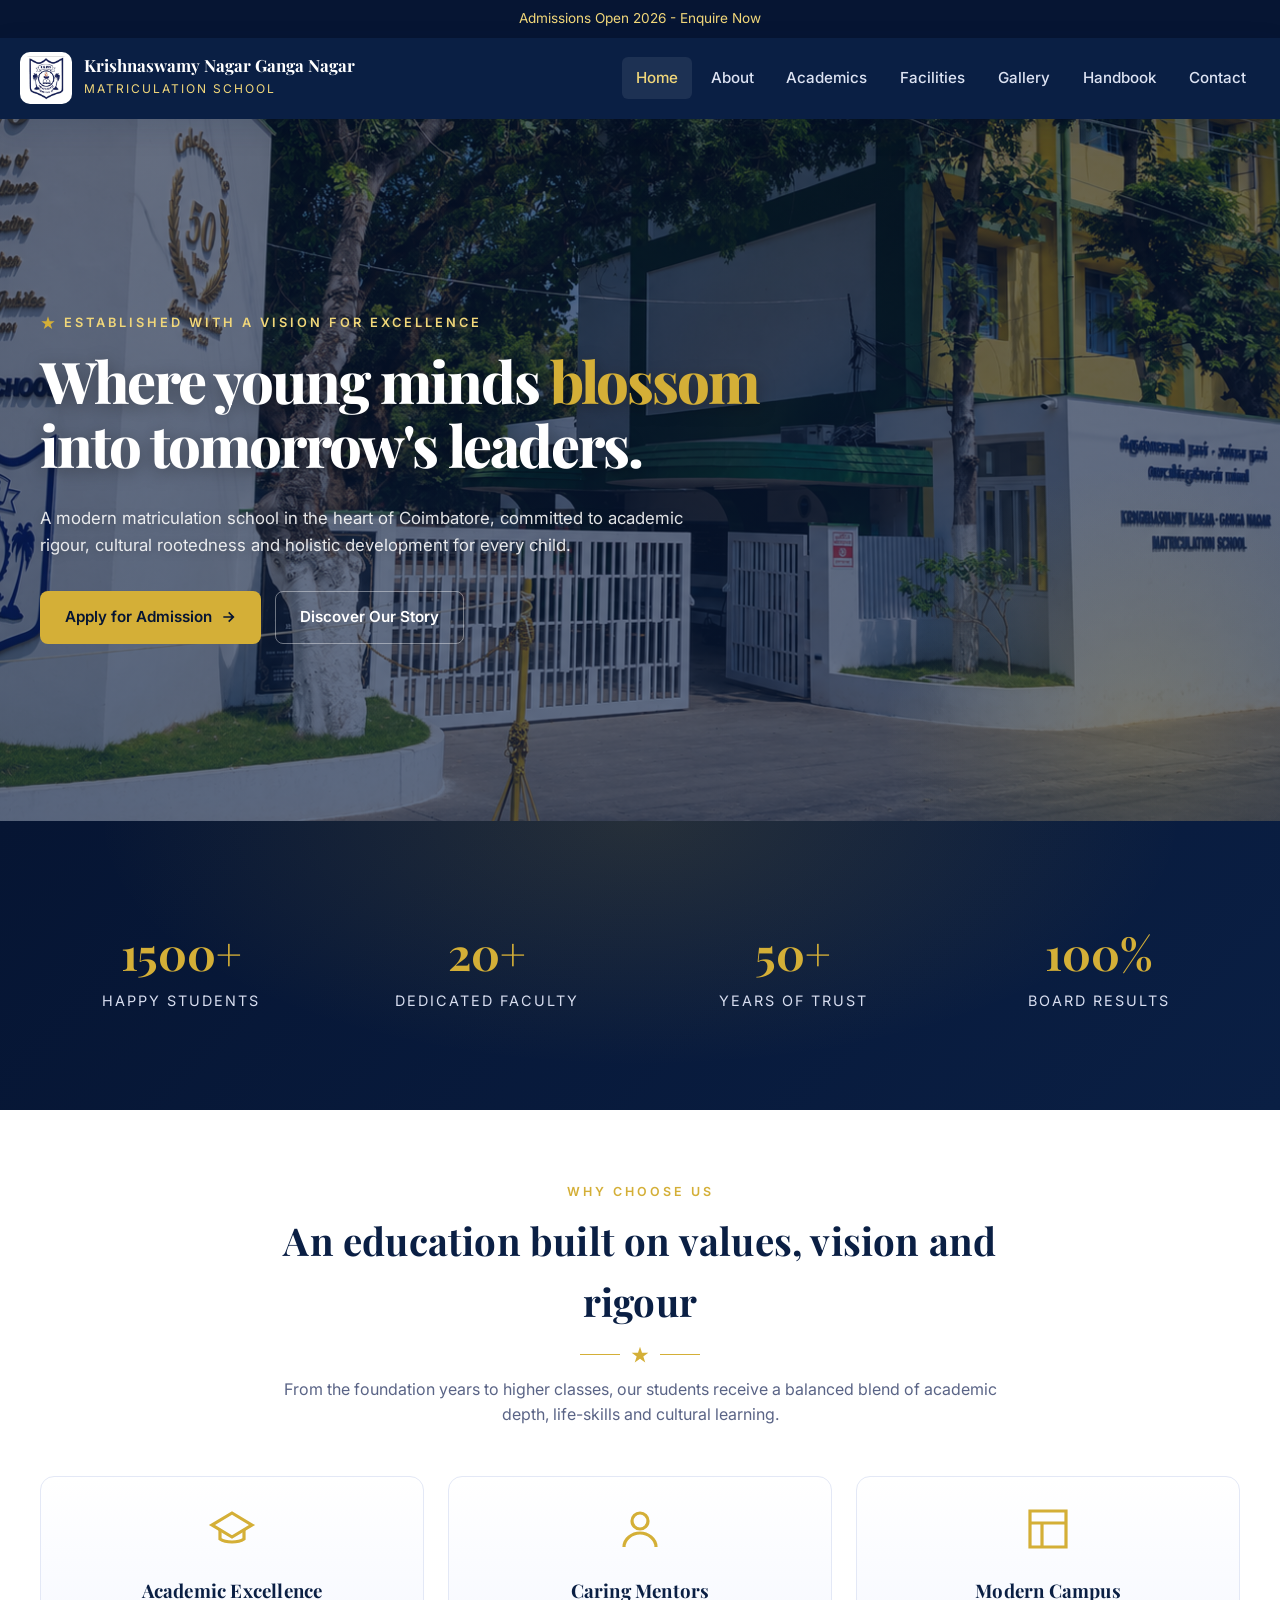
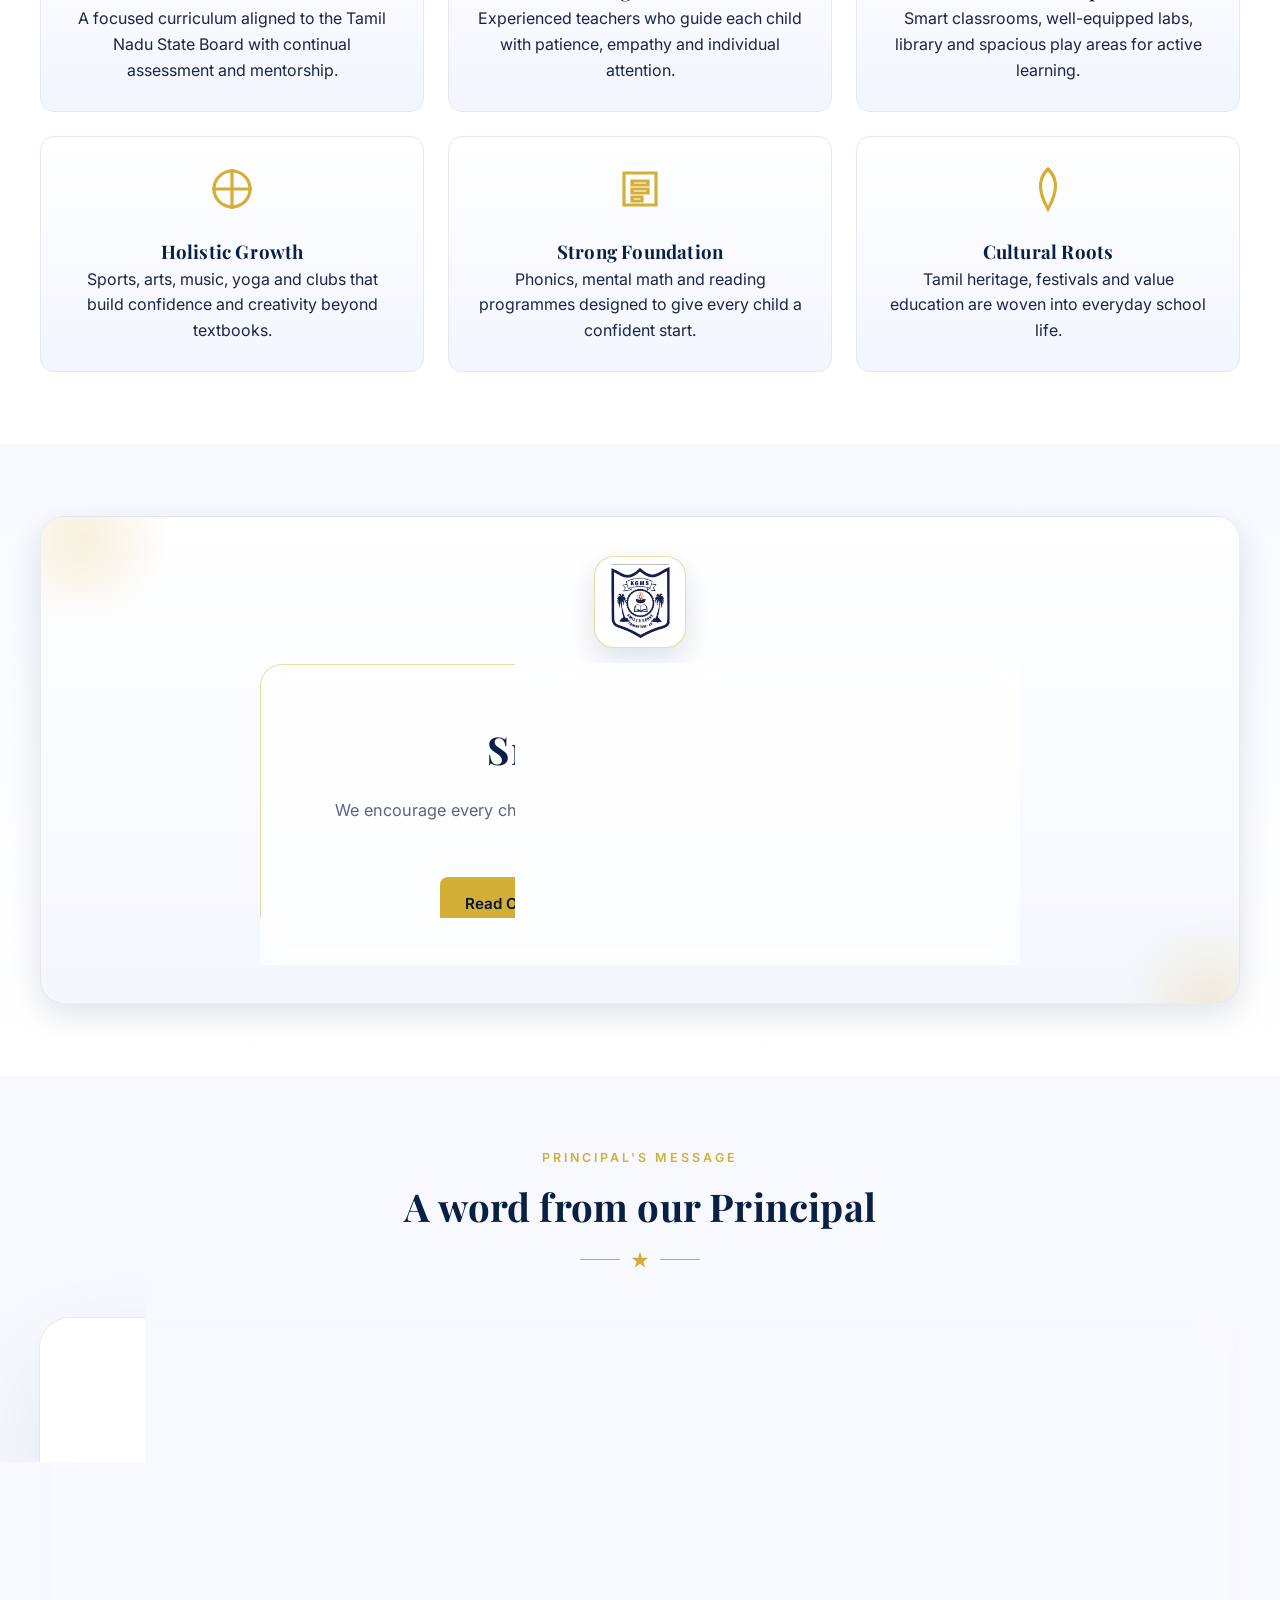
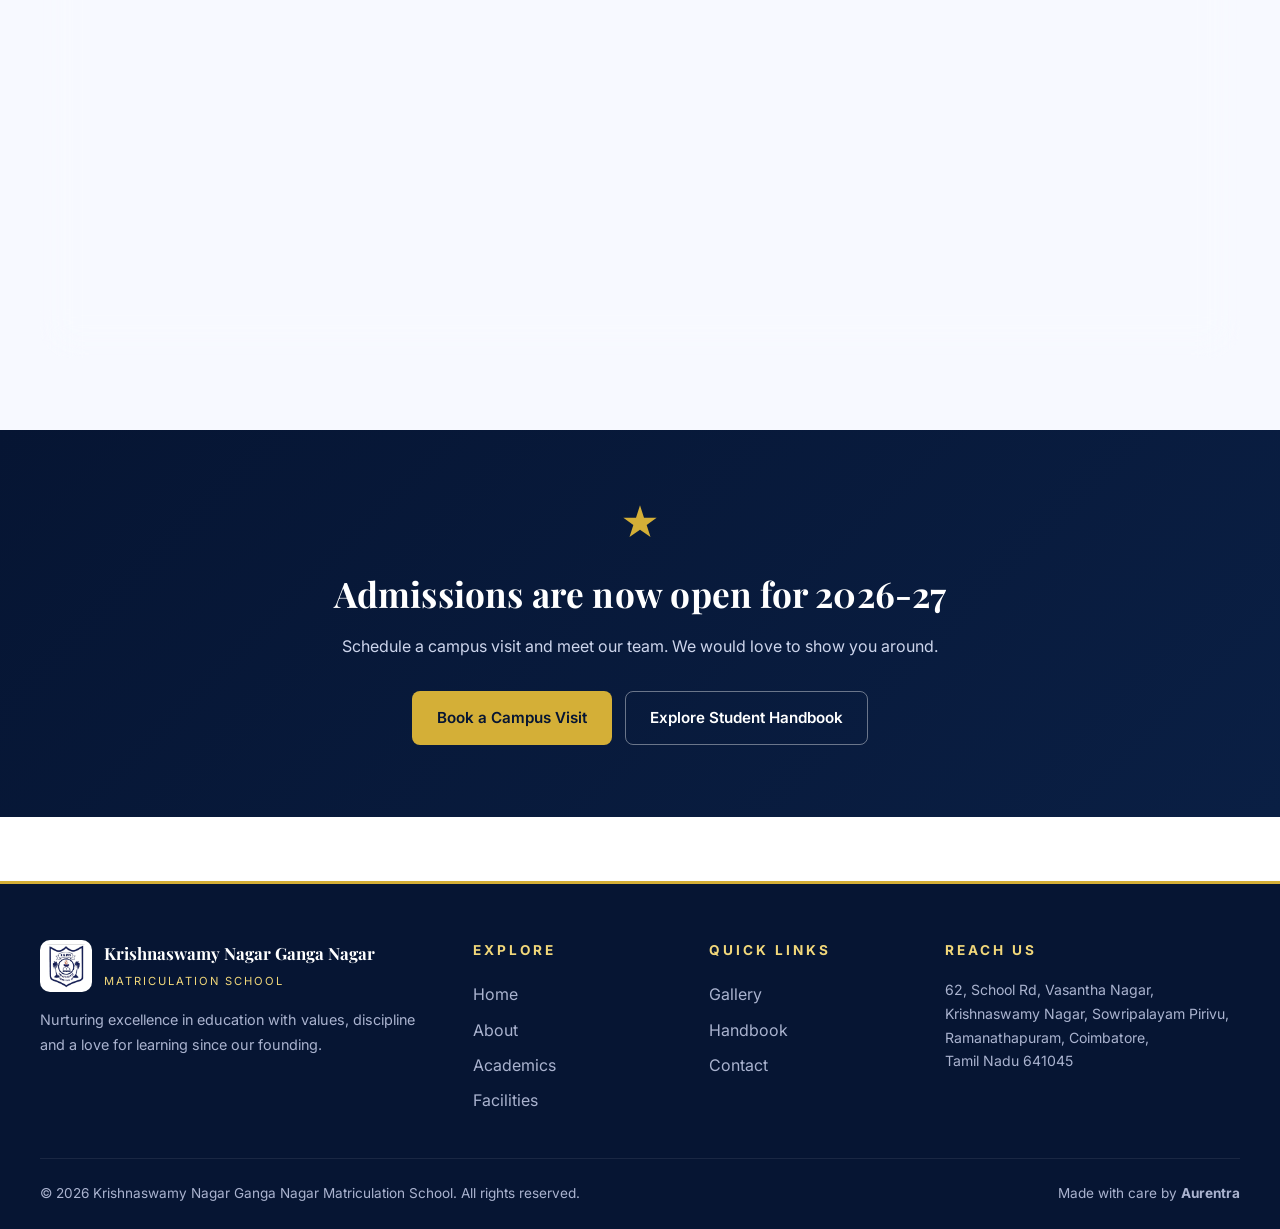
==== commit a383b6d2: "Fix handbook routing: rename events.html to handbook.html and update all navigation links" ====
--- a/index.html
+++ b/index.html
@@ -1,234 +1,285 @@
 <!DOCTYPE html>
 <html lang="en">
+
 <head>
-<meta charset="UTF-8" />
-<meta name="viewport" content="width=device-width,initial-scale=1" />
-<title>Krishnaswamy Nagar Ganga Nagar Matriculation School | Coimbatore</title>
-<meta name="description" content="Krishnaswamy Nagar Ganga Nagar Matriculation School - nurturing excellence in education at Sowripalayam Pirivu, Coimbatore." />
-<link rel="preconnect" href="https://fonts.googleapis.com">
-<link rel="preconnect" href="https://fonts.gstatic.com" crossorigin>
-<link href="https://fonts.googleapis.com/css2?family=Inter:wght@400;500;600;700&family=Playfair+Display:wght@600;700;800&family=Great+Vibes&display=swap" rel="stylesheet">
-<link rel="stylesheet" href="styles.css" />
+  <meta charset="UTF-8" />
+  <meta name="viewport" content="width=device-width,initial-scale=1" />
+  <title>Krishnaswamy Nagar Ganga Nagar Matriculation School | Coimbatore</title>
+  <meta name="description"
+    content="Krishnaswamy Nagar Ganga Nagar Matriculation School - nurturing excellence in education at Sowripalayam Pirivu, Coimbatore." />
+  <link rel="preconnect" href="https://fonts.googleapis.com">
+  <link rel="preconnect" href="https://fonts.gstatic.com" crossorigin>
+  <link
+    href="https://fonts.googleapis.com/css2?family=Inter:wght@400;500;600;700&family=Playfair+Display:wght@600;700;800&family=Great+Vibes&display=swap"
+    rel="stylesheet">
+  <link rel="stylesheet" href="styles.css" />
 </head>
+
 <body>
-<div class="scroll-progress"></div>
-<div class="topbar">
-  <a href="contact.html">Admissions Open 2026 - Enquire Now</a>
-</div>
-
-<header class="nav">
-  <div class="nav-inner">
-    <a class="brand" href="index.html">
-      <img src="KGMS/KGMS Logo.jpeg" alt="KGMS Logo" class="footer-logo">
-      <span class="brand-text">
-        <strong>Krishnaswamy Nagar Ganga Nagar</strong>
-        <span>Matriculation School</span>
-      </span>
-    </a>
-    <button class="menu-toggle" onclick="toggleMenu()" arial-label="Open Menu">
-      <span></span>
-      <span></span>
-      <span></span>
-    </button>
-    <nav class="menu" id="m">
-      <a href="index.html" class="active">Home</a>
-      <a href="about.html">About</a>
-      <a href="academics.html">Academics</a>
-      <a href="facilities.html">Facilities</a>
-      <a href="gallery.html">Gallery</a>
-      <a href="events.html">Handbook</a>
-      <a href="contact.html">Contact</a>
-    </nav>
+  <div class="scroll-progress"></div>
+  <div class="topbar">
+    <a href="contact.html">Admissions Open 2026 - Enquire Now</a>
   </div>
-</header>
-
-<section class="hero reveal">
-  <div class="hero-inner">
-    <div class="eyebrow">
-      <svg width="16" height="16" viewBox="0 0 24 24" fill="#d4af37"><path d="M12 2l2.4 7.4H22l-6 4.4 2.3 7.2L12 16.6 5.7 21l2.3-7.2-6-4.4h7.6z"/></svg>
-      Established with a vision for excellence
-    </div>
-    <h1>Where young minds <em>blossom</em><br>into tomorrow's leaders.</h1>
-    <p class="lead">A modern matriculation school in the heart of Coimbatore, committed to academic rigour, cultural rootedness and holistic development for every child.</p>
-    <div class="cta-row">
-      <a href="contact.html" class="btn btn-gold">Apply for Admission
-        <svg width="16" height="16" viewBox="0 0 24 24" fill="none" stroke="currentColor" stroke-width="2.5"><path d="M5 12h14M13 5l7 7-7 7"/></svg>
-      </a>
-      <a href="about.html" class="btn btn-ghost">Discover Our Story</a>
-    </div>
-  </div>
-</section>
-
-<section class="stats reveal">
-  <div class="container grid grid-4">
-    <div class="stat"><strong>1500+</strong><span>Happy Students</span></div>
-    <div class="stat"><strong>20+</strong><span>Dedicated Faculty</span></div>
-    <div class="stat"><strong>50+</strong><span>Years of Trust</span></div>
-    <div class="stat"><strong>100%</strong><span>Board Results</span></div>
-  </div>
-</section>
-
-<section class="reveal">
-  <div class="container">
-    <div class="section-head">
-      <div class="kicker">Why Choose Us</div>
-      <h2>An education built on values, vision and rigour</h2>
-      <div class="divider">
-        <span class="line"></span>
-        <svg width="20" height="20" viewBox="0 0 24 24" fill="#d4af37"><path d="M12 2l2.4 7.4H22l-6 4.4 2.3 7.2L12 16.6 5.7 21l2.3-7.2-6-4.4h7.6z"/></svg>
-        <span class="line"></span>
-      </div>
-      <p>From the foundation years to higher classes, our students receive a balanced blend of academic depth, life-skills and cultural learning.</p>
-    </div>
-
-    <div class="grid grid-3">
-      <div class="feature">
-        <svg class="icon" width="48" height="48" viewBox="0 0 24 24" fill="none" stroke="#d4af37" stroke-width="1.6"><path d="M22 10L12 4 2 10l10 6 10-6z"/><path d="M6 12v5c3 2 9 2 12 0v-5"/></svg>
-        <h3>Academic Excellence</h3>
-        <p>A focused curriculum aligned to the Tamil Nadu State Board with continual assessment and mentorship.</p>
-      </div>
-      <div class="feature">
-        <svg class="icon" width="48" height="48" viewBox="0 0 24 24" fill="none" stroke="#d4af37" stroke-width="1.6"><circle cx="12" cy="8" r="4"/><path d="M4 21c0-4 4-7 8-7s8 3 8 7"/></svg>
-        <h3>Caring Mentors</h3>
-        <p>Experienced teachers who guide each child with patience, empathy and individual attention.</p>
-      </div>
-      <div class="feature">
-        <svg class="icon" width="48" height="48" viewBox="0 0 24 24" fill="none" stroke="#d4af37" stroke-width="1.6"><path d="M3 3h18v18H3z"/><path d="M3 9h18M9 21V9"/></svg>
-        <h3>Modern Campus</h3>
-        <p>Smart classrooms, well-equipped labs, library and spacious play areas for active learning.</p>
-      </div>
-      <div class="feature">
-        <svg class="icon" width="48" height="48" viewBox="0 0 24 24" fill="none" stroke="#d4af37" stroke-width="1.6"><path d="M12 2v20M2 12h20"/><circle cx="12" cy="12" r="9"/></svg>
-        <h3>Holistic Growth</h3>
-        <p>Sports, arts, music, yoga and clubs that build confidence and creativity beyond textbooks.</p>
-      </div>
-      <div class="feature">
-        <svg class="icon" width="48" height="48" viewBox="0 0 24 24" fill="none" stroke="#d4af37" stroke-width="1.6"><path d="M4 4h16v16H4z"/><path d="M8 8h8v2H8zM8 12h8v2H8zM8 16h5v2H8z"/></svg>
-        <h3>Strong Foundation</h3>
-        <p>Phonics, mental math and reading programmes designed to give every child a confident start.</p>
-      </div>
-      <div class="feature">
-        <svg class="icon" width="48" height="48" viewBox="0 0 24 24" fill="none" stroke="#d4af37" stroke-width="1.6"><path d="M12 2C7 7 7 13 12 22 17 13 17 7 12 2z"/></svg>
-        <h3>Cultural Roots</h3>
-        <p>Tamil heritage, festivals and value education are woven into everyday school life.</p>
-      </div>
-    </div>
-  </div>
-</section>
-
-<section class="section-tint reveal">
-  <div class="container">
-    <div class="section-shell motto-panel">
-      <img src="KGMS/KGMS Logo.jpeg" alt="KGMS school emblem" class="motto-emblem">
-      <div class="motto-frame">
-        <div class="eyebrow-note">School Motto</div>
-        <h2 class="motto-statement">Smile and Serve</h2>
-        <p class="lead-copy" style="max-width:620px;margin:1rem auto 0">We encourage every child to meet life bravely, stay balanced in joy and sorrow, and serve all without distinction.</p>
-        <div class="cta-cluster" style="justify-content:center">
-          <a href="about.html" class="btn btn-gold">Read Our Story</a>
-          <a href="events.html" class="btn btn-secondary">View Student Handbook</a>
-        </div>
-      </div>
-    </div>
-  </div>
-</section>
-
-<section style="background:#f7f9ff" class="reveal">
-  <div class="container">
-    <div class="section-head">
-      <div class="kicker">Principal's Message</div>
-      <h2>A word from our Principal</h2>
-      <div class="divider"><span class="line"></span><svg width="20" height="20" viewBox="0 0 24 24" fill="#d4af37"><path d="M12 2l2.4 7.4H22l-6 4.4 2.3 7.2L12 16.6 5.7 21l2.3-7.2-6-4.4h7.6z"/></svg><span class="line"></span></div>
-    </div>
-
-    <div class="principal">
-      <div class="avatar-wrap">
-        <div class="avatar-decor"></div>
-        <div class="avatar">
-          <img src="KGMS/Principal image.png" alt="Principal of KGMS School">
-        </div>
-      </div>
-      <div class="content">
-        <svg class="quote-icon" width="80" height="80" viewBox="0 0 24 24" fill="currentColor"><path d="M14.017 21L14.017 18C14.017 16.8954 14.9124 16 16.017 16H19.017C19.5693 16 20.017 15.5523 20.017 15V9C20.017 8.44772 19.5693 8 19.017 8H16.017C14.9124 8 14.017 7.10457 14.017 6V3C14.017 1.89543 14.9124 1 16.017 1H19.017C21.2261 1 23.017 2.79086 23.017 5V15C23.017 17.2091 21.2261 19 19.017 19H16.017C14.9124 19 14.017 19.8954 14.017 21ZM1 21L1 18C1 16.8954 1.89543 16 3 16H6C6.55228 16 7 15.5523 7 15V9C7 8.44772 6.55228 8 6 8H3C1.89543 8 1 7.10457 1 6V3C1 1.89543 1.89543 1 3 1H6C8.20914 1 10 2.79086 10 5V15C10 17.2091 8.20914 19 6 19H3C1.89543 19 1 19.8954 1 21Z"/></svg>
-        <h3>Welcome to our school family</h3>
-        <blockquote>
-          "Education is not the filling of a pail, but the lighting of a fire. At Krishnaswamy Nagar Ganga Nagar Matriculation School, we believe every child carries a unique spark - and our role is to fan that spark into a steady flame of curiosity, character and competence."
-        </blockquote>
-        <p style="color:var(--muted);font-size:.95rem;line-height:1.7">We focus equally on knowledge, kindness and discipline, so that our students grow into thoughtful citizens ready to serve their community and country. Together, let us build a generation rooted in values and rising in achievement.</p>
-        <div class="sig-wrap">
-          <span class="sig-name">The Principal</span>
-          <span class="sig-title">Krishnaswamy Nagar Ganga Nagar Matriculation School</span>
-        </div>
-      </div>
-    </div>
-  </div>
-</section>
-
-<section style="background:linear-gradient(135deg,var(--navy-deep),var(--navy));color:#fff;text-align:center">
-  <div class="container">
-    <div style="max-width:720px;margin:0 auto">
-      <svg width="40" height="40" viewBox="0 0 24 24" fill="#d4af37" style="margin-bottom:1rem"><path d="M12 2l2.4 7.4H22l-6 4.4 2.3 7.2L12 16.6 5.7 21l2.3-7.2-6-4.4h7.6z"/></svg>
-      <h2 style="color:#fff;font-size:clamp(1.6rem,3vw,2.2rem)">Admissions are now open for 2026-27</h2>
-      <p style="color:#cdd5ec;margin-top:.75rem">Schedule a campus visit and meet our team. We would love to show you around.</p>
-      <div class="cta-row" style="justify-content:center">
-        <a class="btn btn-gold" href="contact.html">Book a Campus Visit</a>
-        <a class="btn btn-ghost" href="events.html">Explore Student Handbook</a>
-      </div>
-    </div>
-  </div>
-</section>
-
-<footer>
-  <div class="foot-grid">
-    <div>
-      <div class="foot-brand">
+
+  <header class="nav">
+    <div class="nav-inner">
+      <a class="brand" href="index.html">
         <img src="KGMS/KGMS Logo.jpeg" alt="KGMS Logo" class="footer-logo">
-        <div>
+        <span class="brand-text">
           <strong>Krishnaswamy Nagar Ganga Nagar</strong>
           <span>Matriculation School</span>
-        </div>
-      </div>
-      <p style="font-size:.9rem;line-height:1.7">Nurturing excellence in education with values, discipline and a love for learning since our founding.</p>
-    </div>
-    <div>
-      <h4>Explore</h4>
-      <ul>
-        <li><a href="index.html">Home</a></li>
-        <li><a href="about.html">About</a></li>
-        <li><a href="academics.html">Academics</a></li>
-        <li><a href="facilities.html">Facilities</a></li>
-      </ul>
-    </div>
-    <div>
-      <h4>Quick Links</h4>
-      <ul>
-        <li><a href="gallery.html">Gallery</a></li>
-        <li><a href="events.html">Handbook</a></li>
-        <li><a href="contact.html">Contact</a></li>
-      </ul>
-    </div>
-    <div>
-      <h4>Reach Us</h4>
-      <p style="font-size:.88rem;line-height:1.7">62, School Rd, Vasantha Nagar,<br>Krishnaswamy Nagar, Sowripalayam Pirivu,<br>Ramanathapuram, Coimbatore,<br>Tamil Nadu 641045</p>
-    </div>
-  </div>
-  <div class="copy">
-    <span>&copy; <span id="y"></span> Krishnaswamy Nagar Ganga Nagar Matriculation School. All rights reserved.</span>
-    <span>Made with care by <a href="https://aurentratechnologies.vercel.app/"><strong>Aurentra</strong></a></span>
-  </div>
-</footer>
-
-<button id="backToTop" class="back-to-top" aria-label="Back to top">
-  <svg class="progress-ring" width="60" height="60">
-    <circle class="progress-ring__circle" stroke="var(--gold)" stroke-width="2.5" fill="transparent" r="28" cx="30" cy="30"/>
-  </svg>
-  <span class="arrow">
-    <svg width="20" height="20" viewBox="0 0 24 24" fill="none" stroke="currentColor" stroke-width="3.5" stroke-linecap="round" stroke-linejoin="round">
-      <path d="M18 15l-6-6-6 6"/>
+        </span>
+      </a>
+      <button class="menu-toggle" aria-label="Open menu">
+        <svg width="24" height="24" viewBox="0 0 24 24" fill="none" stroke="currentColor" stroke-width="2.5"
+          stroke-linecap="round" stroke-linejoin="round">
+          <line x1="3" y1="6" x2="21" y2="6" class="line-1"></line>
+          <line x1="3" y1="12" x2="21" y2="12" class="line-2"></line>
+          <line x1="3" y1="18" x2="21" y2="18" class="line-3"></line>
+        </svg>
+      </button>
+      <nav class="menu" id="m">
+        <a href="index.html" class="active">Home</a>
+        <a href="about.html">About</a>
+        <a href="academics.html">Academics</a>
+        <a href="facilities.html">Facilities</a>
+        <a href="gallery.html">Gallery</a>
+        <a href="handbook.html">Handbook</a>
+        <a href="contact.html">Contact</a>
+      </nav>
+    </div>
+  </header>
+
+  <section class="hero reveal">
+    <div class="hero-inner">
+      <div class="eyebrow">
+        <svg width="16" height="16" viewBox="0 0 24 24" fill="#d4af37">
+          <path d="M12 2l2.4 7.4H22l-6 4.4 2.3 7.2L12 16.6 5.7 21l2.3-7.2-6-4.4h7.6z" />
+        </svg>
+        Established with a vision for excellence
+      </div>
+      <h1>Where young minds <em>blossom</em><br>into tomorrow's leaders.</h1>
+      <p class="lead">A modern matriculation school in the heart of Coimbatore, committed to academic rigour, cultural
+        rootedness and holistic development for every child.</p>
+      <div class="cta-row">
+        <a href="contact.html" class="btn btn-gold">Apply for Admission
+          <svg width="16" height="16" viewBox="0 0 24 24" fill="none" stroke="currentColor" stroke-width="2.5">
+            <path d="M5 12h14M13 5l7 7-7 7" />
+          </svg>
+        </a>
+        <a href="about.html" class="btn btn-ghost">Discover Our Story</a>
+      </div>
+    </div>
+  </section>
+
+  <section class="stats reveal">
+    <div class="container grid grid-4">
+      <div class="stat"><strong>1500+</strong><span>Happy Students</span></div>
+      <div class="stat"><strong>20+</strong><span>Dedicated Faculty</span></div>
+      <div class="stat"><strong>50+</strong><span>Years of Trust</span></div>
+      <div class="stat"><strong>100%</strong><span>Board Results</span></div>
+    </div>
+  </section>
+
+  <section class="reveal">
+    <div class="container">
+      <div class="section-head">
+        <div class="kicker">Why Choose Us</div>
+        <h2>An education built on values, vision and rigour</h2>
+        <div class="divider">
+          <span class="line"></span>
+          <svg width="20" height="20" viewBox="0 0 24 24" fill="#d4af37">
+            <path d="M12 2l2.4 7.4H22l-6 4.4 2.3 7.2L12 16.6 5.7 21l2.3-7.2-6-4.4h7.6z" />
+          </svg>
+          <span class="line"></span>
+        </div>
+        <p>From the foundation years to higher classes, our students receive a balanced blend of academic depth,
+          life-skills and cultural learning.</p>
+      </div>
+
+      <div class="grid grid-3">
+        <div class="feature">
+          <svg class="icon" width="48" height="48" viewBox="0 0 24 24" fill="none" stroke="#d4af37" stroke-width="1.6">
+            <path d="M22 10L12 4 2 10l10 6 10-6z" />
+            <path d="M6 12v5c3 2 9 2 12 0v-5" />
+          </svg>
+          <h3>Academic Excellence</h3>
+          <p>A focused curriculum aligned to the Tamil Nadu State Board with continual assessment and mentorship.</p>
+        </div>
+        <div class="feature">
+          <svg class="icon" width="48" height="48" viewBox="0 0 24 24" fill="none" stroke="#d4af37" stroke-width="1.6">
+            <circle cx="12" cy="8" r="4" />
+            <path d="M4 21c0-4 4-7 8-7s8 3 8 7" />
+          </svg>
+          <h3>Caring Mentors</h3>
+          <p>Experienced teachers who guide each child with patience, empathy and individual attention.</p>
+        </div>
+        <div class="feature">
+          <svg class="icon" width="48" height="48" viewBox="0 0 24 24" fill="none" stroke="#d4af37" stroke-width="1.6">
+            <path d="M3 3h18v18H3z" />
+            <path d="M3 9h18M9 21V9" />
+          </svg>
+          <h3>Modern Campus</h3>
+          <p>Smart classrooms, well-equipped labs, library and spacious play areas for active learning.</p>
+        </div>
+        <div class="feature">
+          <svg class="icon" width="48" height="48" viewBox="0 0 24 24" fill="none" stroke="#d4af37" stroke-width="1.6">
+            <path d="M12 2v20M2 12h20" />
+            <circle cx="12" cy="12" r="9" />
+          </svg>
+          <h3>Holistic Growth</h3>
+          <p>Sports, arts, music, yoga and clubs that build confidence and creativity beyond textbooks.</p>
+        </div>
+        <div class="feature">
+          <svg class="icon" width="48" height="48" viewBox="0 0 24 24" fill="none" stroke="#d4af37" stroke-width="1.6">
+            <path d="M4 4h16v16H4z" />
+            <path d="M8 8h8v2H8zM8 12h8v2H8zM8 16h5v2H8z" />
+          </svg>
+          <h3>Strong Foundation</h3>
+          <p>Phonics, mental math and reading programmes designed to give every child a confident start.</p>
+        </div>
+        <div class="feature">
+          <svg class="icon" width="48" height="48" viewBox="0 0 24 24" fill="none" stroke="#d4af37" stroke-width="1.6">
+            <path d="M12 2C7 7 7 13 12 22 17 13 17 7 12 2z" />
+          </svg>
+          <h3>Cultural Roots</h3>
+          <p>Tamil heritage, festivals and value education are woven into everyday school life.</p>
+        </div>
+      </div>
+    </div>
+  </section>
+
+  <section class="section-tint reveal">
+    <div class="container">
+      <div class="section-shell motto-panel">
+        <img src="KGMS/KGMS Logo.jpeg" alt="KGMS school emblem" class="motto-emblem">
+        <div class="motto-frame">
+          <div class="eyebrow-note">School Motto</div>
+          <h2 class="motto-statement">Smile and Serve</h2>
+          <p class="lead-copy" style="max-width:620px;margin:1rem auto 0">We encourage every child to meet life bravely,
+            stay balanced in joy and sorrow, and serve all without distinction.</p>
+          <div class="cta-cluster" style="justify-content:center">
+            <a href="about.html" class="btn btn-gold">Read Our Story</a>
+            <a href="handbook.html" class="btn btn-secondary">View Student Handbook</a>
+          </div>
+        </div>
+      </div>
+    </div>
+  </section>
+
+  <section style="background:#f7f9ff" class="reveal">
+    <div class="container">
+      <div class="section-head">
+        <div class="kicker">Principal's Message</div>
+        <h2>A word from our Principal</h2>
+        <div class="divider"><span class="line"></span><svg width="20" height="20" viewBox="0 0 24 24" fill="#d4af37">
+            <path d="M12 2l2.4 7.4H22l-6 4.4 2.3 7.2L12 16.6 5.7 21l2.3-7.2-6-4.4h7.6z" />
+          </svg><span class="line"></span></div>
+      </div>
+
+      <div class="principal">
+        <div class="avatar-wrap">
+          <div class="avatar-decor"></div>
+          <div class="avatar">
+            <img src="KGMS/Principal image.png" alt="Principal of KGMS School">
+          </div>
+        </div>
+        <div class="content">
+          <svg class="quote-icon" width="80" height="80" viewBox="0 0 24 24" fill="currentColor">
+            <path
+              d="M14.017 21L14.017 18C14.017 16.8954 14.9124 16 16.017 16H19.017C19.5693 16 20.017 15.5523 20.017 15V9C20.017 8.44772 19.5693 8 19.017 8H16.017C14.9124 8 14.017 7.10457 14.017 6V3C14.017 1.89543 14.9124 1 16.017 1H19.017C21.2261 1 23.017 2.79086 23.017 5V15C23.017 17.2091 21.2261 19 19.017 19H16.017C14.9124 19 14.017 19.8954 14.017 21ZM1 21L1 18C1 16.8954 1.89543 16 3 16H6C6.55228 16 7 15.5523 7 15V9C7 8.44772 6.55228 8 6 8H3C1.89543 8 1 7.10457 1 6V3C1 1.89543 1.89543 1 3 1H6C8.20914 1 10 2.79086 10 5V15C10 17.2091 8.20914 19 6 19H3C1.89543 19 1 19.8954 1 21Z" />
+          </svg>
+          <h3>Welcome to our school family</h3>
+          <blockquote>
+            "Education is not the filling of a pail, but the lighting of a fire. At Krishnaswamy Nagar Ganga Nagar
+            Matriculation School, we believe every child carries a unique spark - and our role is to fan that spark into
+            a steady flame of curiosity, character and competence."
+          </blockquote>
+          <p style="color:var(--muted);font-size:.95rem;line-height:1.7">We focus equally on knowledge, kindness and
+            discipline, so that our students grow into thoughtful citizens ready to serve their community and country.
+            Together, let us build a generation rooted in values and rising in achievement.</p>
+          <div class="sig-wrap">
+            <span class="sig-name">The Principal</span>
+            <span class="sig-title">Krishnaswamy Nagar Ganga Nagar Matriculation School</span>
+          </div>
+        </div>
+      </div>
+    </div>
+  </section>
+
+  <section style="background:linear-gradient(135deg,var(--navy-deep),var(--navy));color:#fff;text-align:center">
+    <div class="container">
+      <div style="max-width:720px;margin:0 auto">
+        <svg width="40" height="40" viewBox="0 0 24 24" fill="#d4af37" style="margin-bottom:1rem">
+          <path d="M12 2l2.4 7.4H22l-6 4.4 2.3 7.2L12 16.6 5.7 21l2.3-7.2-6-4.4h7.6z" />
+        </svg>
+        <h2 style="color:#fff;font-size:clamp(1.6rem,3vw,2.2rem)">Admissions are now open for 2026-27</h2>
+        <p style="color:#cdd5ec;margin-top:.75rem">Schedule a campus visit and meet our team. We would love to show you
+          around.</p>
+        <div class="cta-row" style="justify-content:center">
+          <a class="btn btn-gold" href="contact.html">Book a Campus Visit</a>
+          <a class="btn btn-ghost" href="handbook.html">Explore Student Handbook</a>
+        </div>
+      </div>
+    </div>
+  </section>
+
+  <footer>
+    <div class="foot-grid">
+      <div>
+        <div class="foot-brand">
+          <img src="KGMS/KGMS Logo.jpeg" alt="KGMS Logo" class="footer-logo">
+          <div>
+            <strong>Krishnaswamy Nagar Ganga Nagar</strong>
+            <span>Matriculation School</span>
+          </div>
+        </div>
+        <p style="font-size:.9rem;line-height:1.7">Nurturing excellence in education with values, discipline and a love
+          for learning since our founding.</p>
+      </div>
+      <div>
+        <h4>Explore</h4>
+        <ul>
+          <li><a href="index.html">Home</a></li>
+          <li><a href="about.html">About</a></li>
+          <li><a href="academics.html">Academics</a></li>
+          <li><a href="facilities.html">Facilities</a></li>
+        </ul>
+      </div>
+      <div>
+        <h4>Quick Links</h4>
+        <ul>
+          <li><a href="gallery.html">Gallery</a></li>
+          <li><a href="handbook.html">Handbook</a></li>
+          <li><a href="contact.html">Contact</a></li>
+        </ul>
+      </div>
+      <div>
+        <h4>Reach Us</h4>
+        <p style="font-size:.88rem;line-height:1.7">62, School Rd, Vasantha Nagar,<br>Krishnaswamy Nagar, Sowripalayam
+          Pirivu,<br>Ramanathapuram, Coimbatore,<br>Tamil Nadu 641045</p>
+      </div>
+    </div>
+    <div class="copy">
+      <span>&copy; <span id="y"></span> Krishnaswamy Nagar Ganga Nagar Matriculation School. All rights reserved.</span>
+      <span>Made with care by <a href="https://aurentratechnologies.vercel.app/"><strong>Aurentra</strong></a></span>
+    </div>
+  </footer>
+
+  <button id="backToTop" class="back-to-top" aria-label="Back to top">
+    <svg class="progress-ring" width="60" height="60">
+      <circle class="progress-ring__circle" stroke="var(--gold)" stroke-width="2.5" fill="transparent" r="28" cx="30"
+        cy="30" />
     </svg>
-  </span>
-</button>
-
-<script src="script.js"></script>
+    <span class="arrow">
+      <svg width="20" height="20" viewBox="0 0 24 24" fill="none" stroke="currentColor" stroke-width="3.5"
+        stroke-linecap="round" stroke-linejoin="round">
+        <path d="M18 15l-6-6-6 6" />
+      </svg>
+    </span>
+  </button>
+
+  <script src="script.js"></script>
 </body>
-</html>
+
+</html>
--- a/styles.css
+++ b/styles.css
@@ -99,7 +99,7 @@
 .nav {
   position: sticky;
   top: 0;
-  z-index: 50;
+  z-index: 9000;
   background: var(--navy);
   color: var(--white);
   box-shadow: var(--shadow);
@@ -774,13 +774,21 @@
   background: linear-gradient(135deg, var(--navy), var(--navy-soft));
   border: 1px solid #e8ecf6;
   box-shadow: 0 10px 24px rgba(10, 31, 68, .08);
-  transition: transform .3s, border-color .3s, box-shadow .3s;
-}
-
-.gallery-grid .tile:hover {
-  transform: translateY(-4px);
+  opacity: 0;
+  transform: translateY(40px);
+  transition: opacity 0.7s cubic-bezier(0.22, 1, 0.36, 1), transform 0.7s cubic-bezier(0.22, 1, 0.36, 1), border-color 0.3s, box-shadow 0.3s;
+}
+
+.gallery-grid .tile.visible {
+  opacity: 1;
+  transform: translateY(0);
+}
+
+.gallery-grid .tile.visible:hover {
+  transform: translateY(-6px) scale(1.02);
   border-color: var(--gold);
-  box-shadow: var(--shadow)
+  box-shadow: 0 20px 40px rgba(10, 31, 68, 0.15);
+  z-index: 2;
 }
 
 .gallery-grid .tile img {
@@ -2114,7 +2122,7 @@
     flex-direction: row;
     align-items: center;
     justify-content: space-between;
-
+    flex-wrap: wrap; /* Ensure menu can wrap below logo */
     padding: .9rem 1rem;
   }
 
@@ -2142,45 +2150,72 @@
   /* MENU BUTTON */
   .menu-toggle {
     display: flex;
-
     align-items: center;
     justify-content: center;
-
-    width: 46px;
-    height: 46px;
-
-    border-radius: 10px;
-
-    background: rgba(255, 255, 255, .08);
-
-    color: #fff;
-
-    font-size: 1.4rem;
-  }
-
-  /* MOBILE MENU */
+    width: 48px;
+    height: 48px;
+    border-radius: 12px;
+    background: rgba(255, 255, 255, 0.08);
+    color: var(--white);
+    border: 1px solid rgba(255, 255, 255, 0.1);
+    cursor: pointer;
+    transition: all 0.3s ease;
+  }
+
+  .menu-toggle:hover {
+    background: rgba(255, 255, 255, 0.15);
+    border-color: var(--gold);
+  }
+
+  .menu-toggle.active {
+    background: var(--gold);
+    color: var(--navy-deep);
+    border-color: var(--gold);
+  }
+
+  .menu-toggle svg line {
+    transition: transform 0.3s ease, opacity 0.3s ease;
+    transform-origin: center;
+  }
+
+  .menu-toggle.active .line-1 {
+    transform: translateY(6px) rotate(45deg);
+  }
+
+  .menu-toggle.active .line-2 {
+    opacity: 0;
+  }
+
+  .menu-toggle.active .line-3 {
+    transform: translateY(-6px) rotate(-45deg);
+  }
+
+  /* MOBILE MENU UPGRADE */
   .menu {
     display: none;
-
     flex-direction: column;
-
+    position: absolute;
+    top: 100%;
+    left: 0;
+    right: 0;
     width: 100%;
-
-    margin-top: 1rem;
-
-    padding: .7rem;
-
-    border-radius: 14px;
-
-    background: rgba(6, 21, 51, .96);
-
-    backdrop-filter: blur(10px);
-
-    border: 1px solid rgba(255, 255, 255, .06);
+    background: rgba(6, 21, 51, 0.98);
+    backdrop-filter: blur(15px);
+    padding: 1.5rem;
+    border-bottom: 1px solid rgba(255, 255, 255, 0.1);
+    box-shadow: 0 20px 40px rgba(0, 0, 0, 0.4);
+    z-index: 1000;
+    margin-top: 0; /* Align directly under nav */
   }
 
   .menu.open {
     display: flex;
+    animation: menuFadeIn 0.3s ease forwards;
+  }
+
+  @keyframes menuFadeIn {
+    from { opacity: 0; transform: translateY(-10px); }
+    to { opacity: 1; transform: translateY(0); }
   }
 
   /* MENU LINKS */
@@ -2236,4 +2271,88 @@
 
     text-transform: uppercase;
   }
+}
+
+/* CUSTOM TOAST NOTIFICATION */
+.custom-toast {
+  position: fixed;
+  bottom: 30px;
+  left: 50%;
+  transform: translate(-50%, 100px);
+  background: rgba(6, 21, 51, 0.95);
+  backdrop-filter: blur(15px);
+  border: 1px solid rgba(212, 175, 55, 0.3);
+  border-radius: 16px;
+  padding: 1rem 1.5rem 1rem 1rem;
+  display: flex;
+  align-items: center;
+  gap: 1rem;
+  box-shadow: 0 20px 40px rgba(0, 0, 0, 0.3), 0 0 0 1px rgba(255, 255, 255, 0.05);
+  z-index: 10000;
+  opacity: 0;
+  visibility: hidden;
+  transition: all 0.5s cubic-bezier(0.175, 0.885, 0.32, 1.275);
+}
+
+.custom-toast.show {
+  transform: translate(-50%, 0);
+  opacity: 1;
+  visibility: visible;
+}
+
+.custom-toast .toast-icon {
+  width: 40px;
+  height: 40px;
+  border-radius: 12px;
+  display: flex;
+  align-items: center;
+  justify-content: center;
+  flex-shrink: 0;
+}
+
+.custom-toast.toast-success .toast-icon {
+  background: rgba(46, 204, 113, 0.15);
+  color: #2ecc71;
+}
+
+.custom-toast.toast-error .toast-icon {
+  background: rgba(231, 76, 60, 0.15);
+  color: #e74c3c;
+}
+
+.custom-toast .toast-icon svg {
+  width: 20px;
+  height: 20px;
+}
+
+.custom-toast .toast-content {
+  flex-grow: 1;
+}
+
+.custom-toast .toast-content h4 {
+  color: #fff;
+  font-family: 'Inter', sans-serif;
+  font-size: 1rem;
+  margin-bottom: 0.2rem;
+}
+
+.custom-toast .toast-content p {
+  color: #cdd5ec;
+  font-size: 0.9rem;
+  margin: 0;
+}
+
+.custom-toast .toast-close {
+  background: none;
+  border: none;
+  color: rgba(255, 255, 255, 0.5);
+  font-size: 1.5rem;
+  cursor: pointer;
+  padding: 0;
+  line-height: 1;
+  transition: 0.2s;
+}
+
+.custom-toast .toast-close:hover {
+  color: #fff;
 }
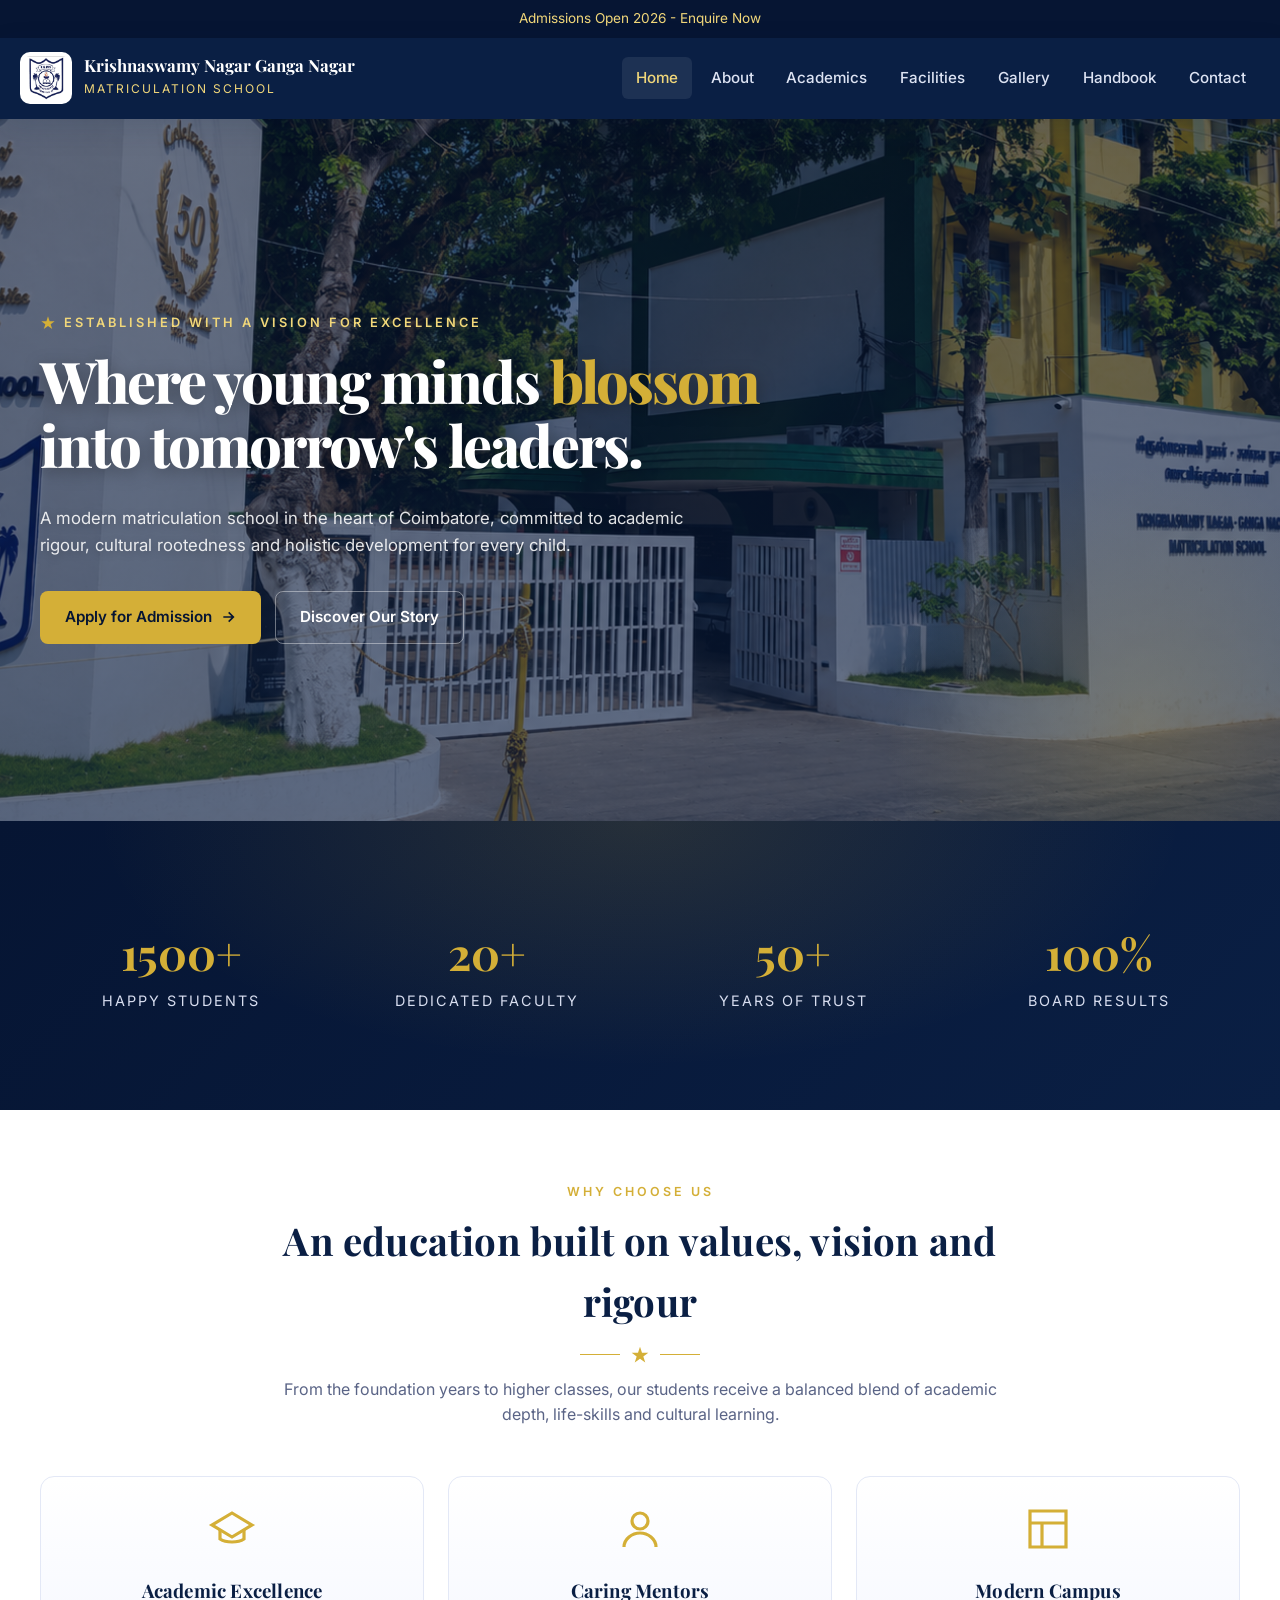
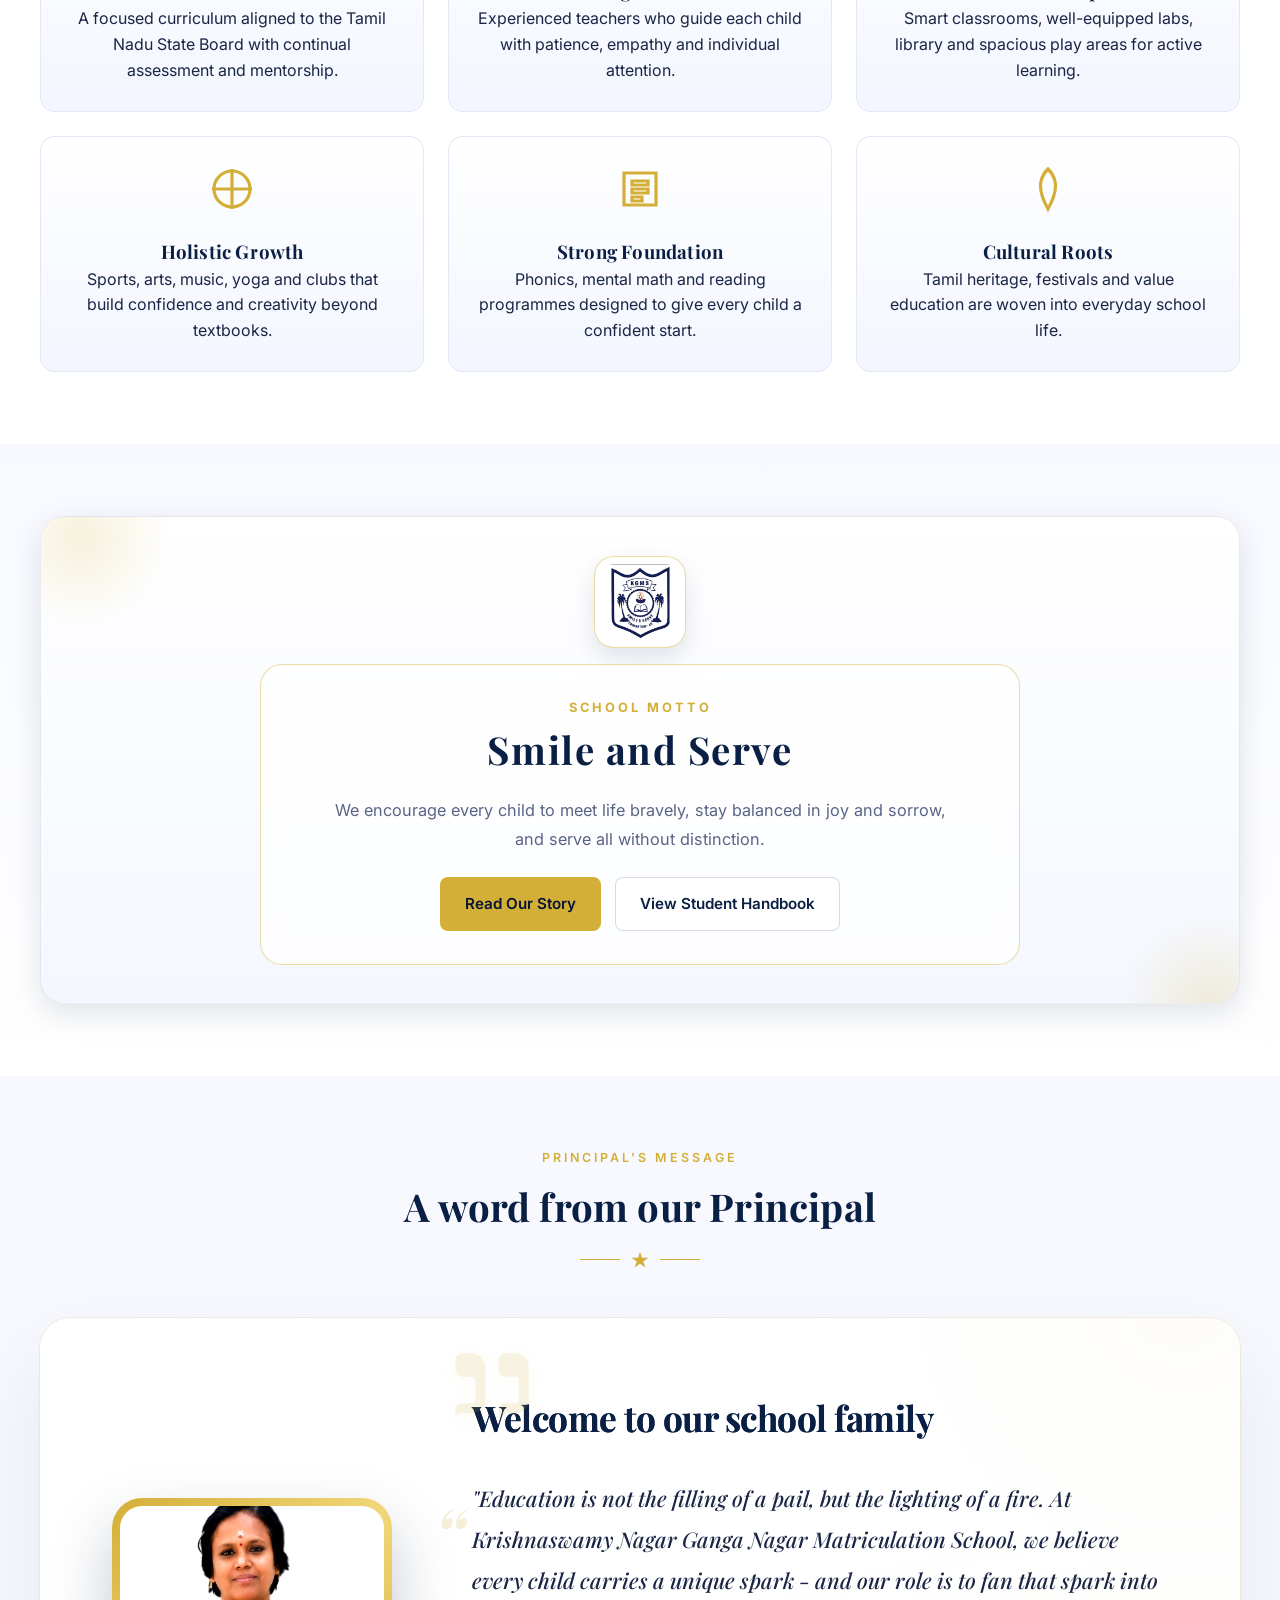
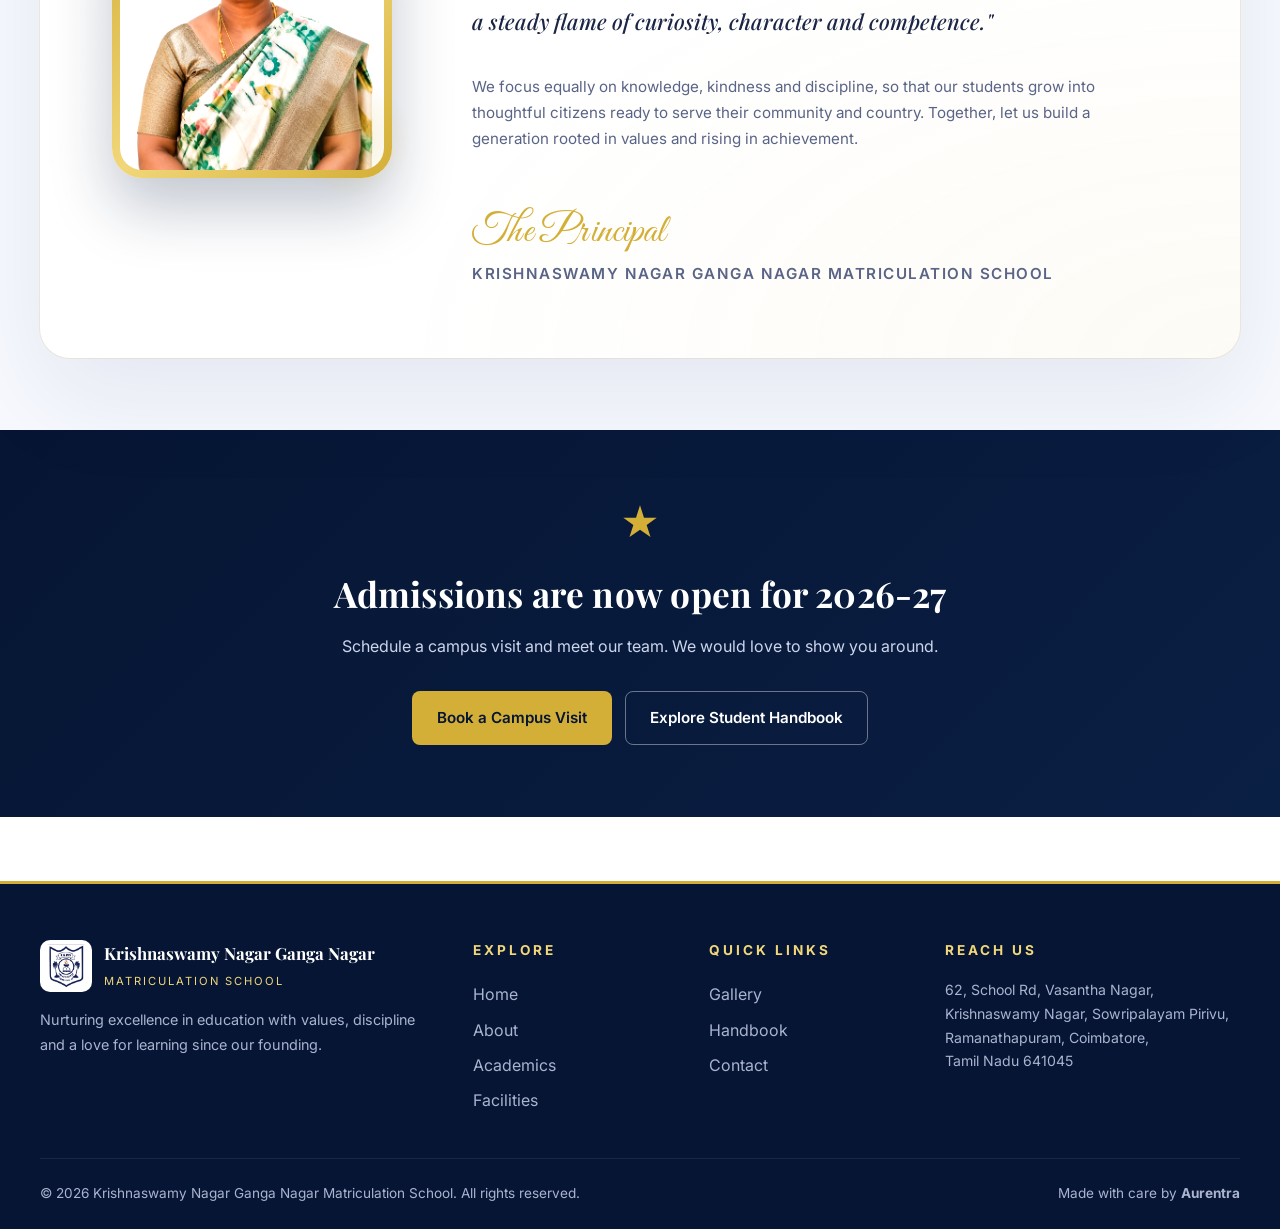
==== commit c113f59e: "Add school logo as favicon to all HTML files" ====
--- a/index.html
+++ b/index.html
@@ -13,6 +13,7 @@
     href="https://fonts.googleapis.com/css2?family=Inter:wght@400;500;600;700&family=Playfair+Display:wght@600;700;800&family=Great+Vibes&display=swap"
     rel="stylesheet">
   <link rel="stylesheet" href="styles.css" />
+  <link rel="icon" type="image/jpeg" href="KGMS/KGMS Logo.jpeg">
 </head>
 
 <body>
--- a/styles.css
+++ b/styles.css
@@ -291,11 +291,11 @@
   background-position: center center;
   background-repeat: no-repeat;
 
-  animation: heroSlider 16s infinite ease-in-out;
+  animation: heroSlider 16s infinite ease-in-out, heroZoom 20s infinite alternate ease-in-out;
 
   z-index: 0;
 
-  transform: scale(1.02);
+  transform: scale(1.05);
 }
 
 .hero::after {
@@ -1847,6 +1847,32 @@
   padding: .3rem 0
 }
 
+footer ul li a {
+  position: relative;
+  display: inline-block;
+  transition: color 0.3s ease;
+}
+
+footer ul li a::after {
+  content: '';
+  position: absolute;
+  width: 0;
+  height: 1.5px;
+  bottom: 0px;
+  left: 50%;
+  background-color: var(--gold-light);
+  transition: width 0.3s ease, left 0.3s ease;
+}
+
+footer ul li a:hover {
+  color: var(--white);
+}
+
+footer ul li a:hover::after {
+  width: 100%;
+  left: 0;
+}
+
 footer a:hover {
   color: var(--gold-light)
 }
@@ -2051,6 +2077,16 @@
       linear-gradient(rgba(6, 21, 51, .58),
         rgba(10, 31, 68, .64)),
       url("KGMS/Yoga.png");
+  }
+}
+
+@keyframes heroZoom {
+  0% {
+    transform: scale(1.05);
+  }
+
+  100% {
+    transform: scale(1.18);
   }
 }
 
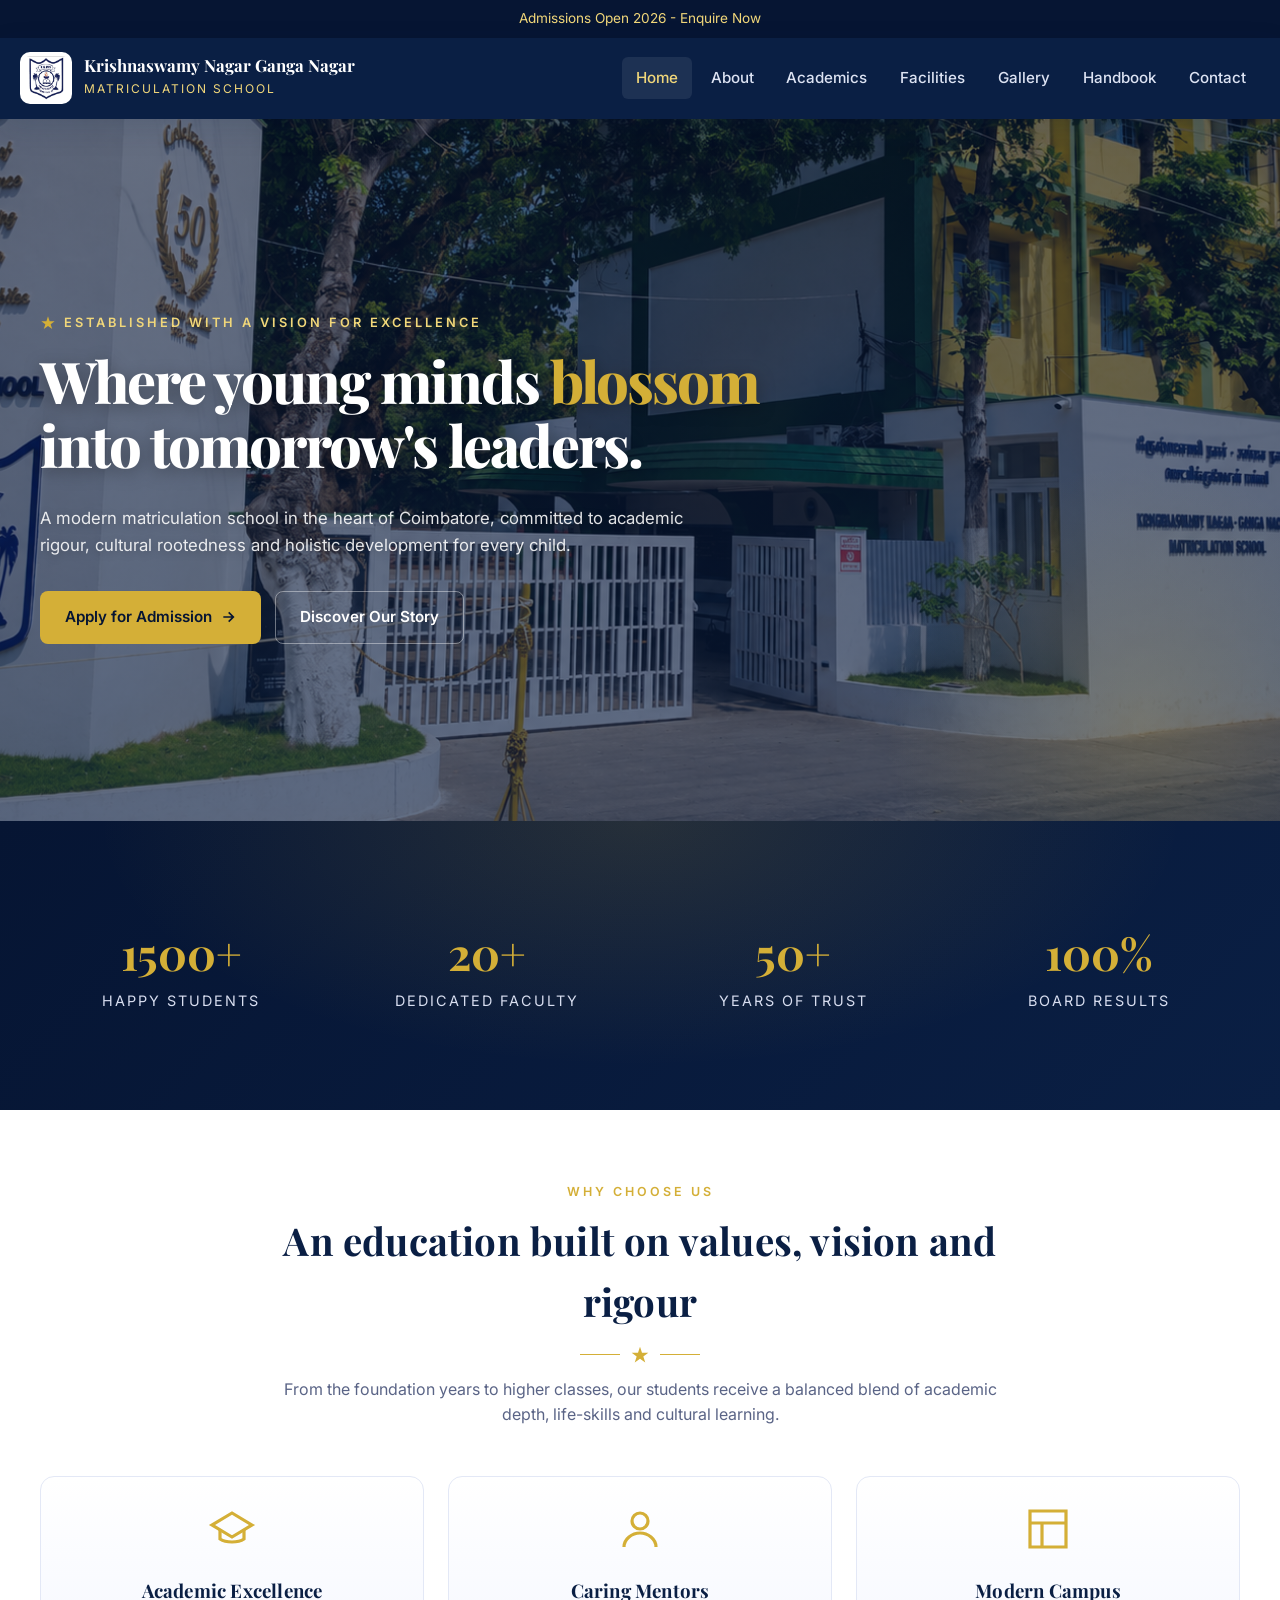
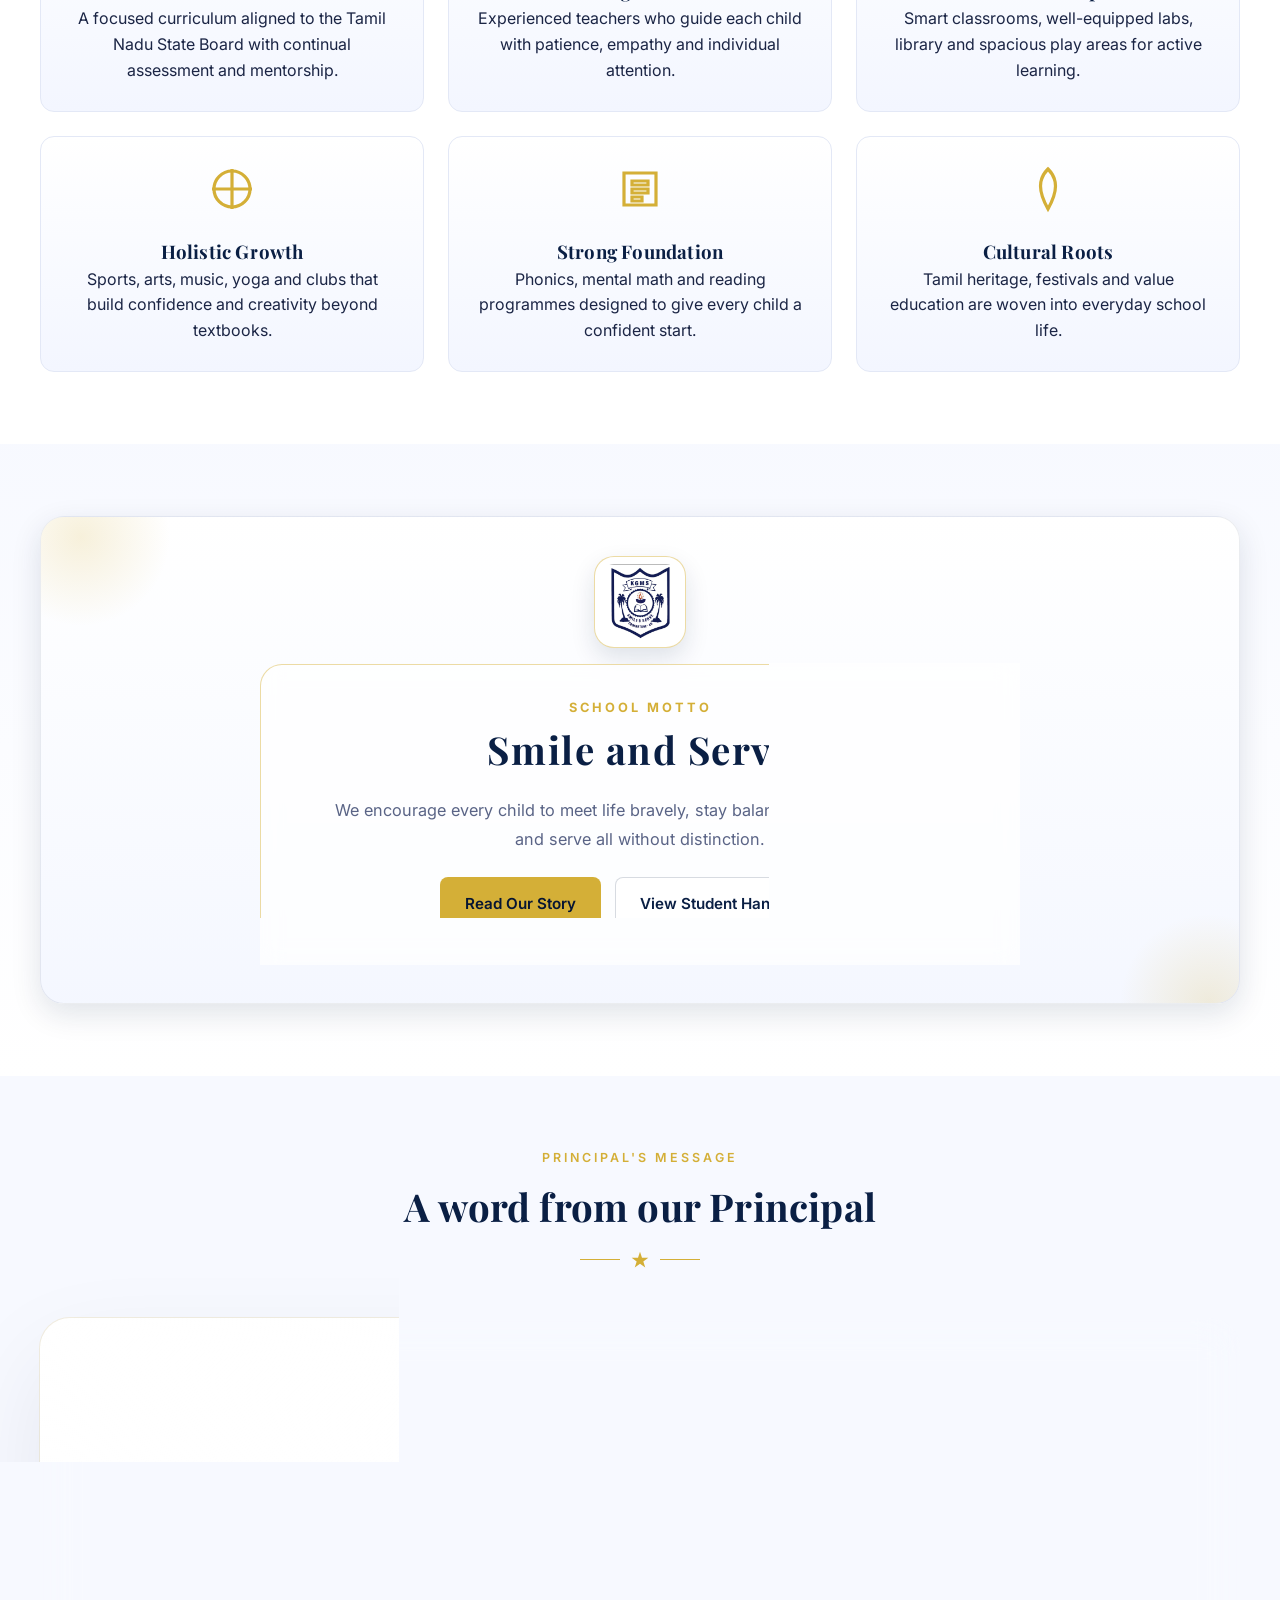
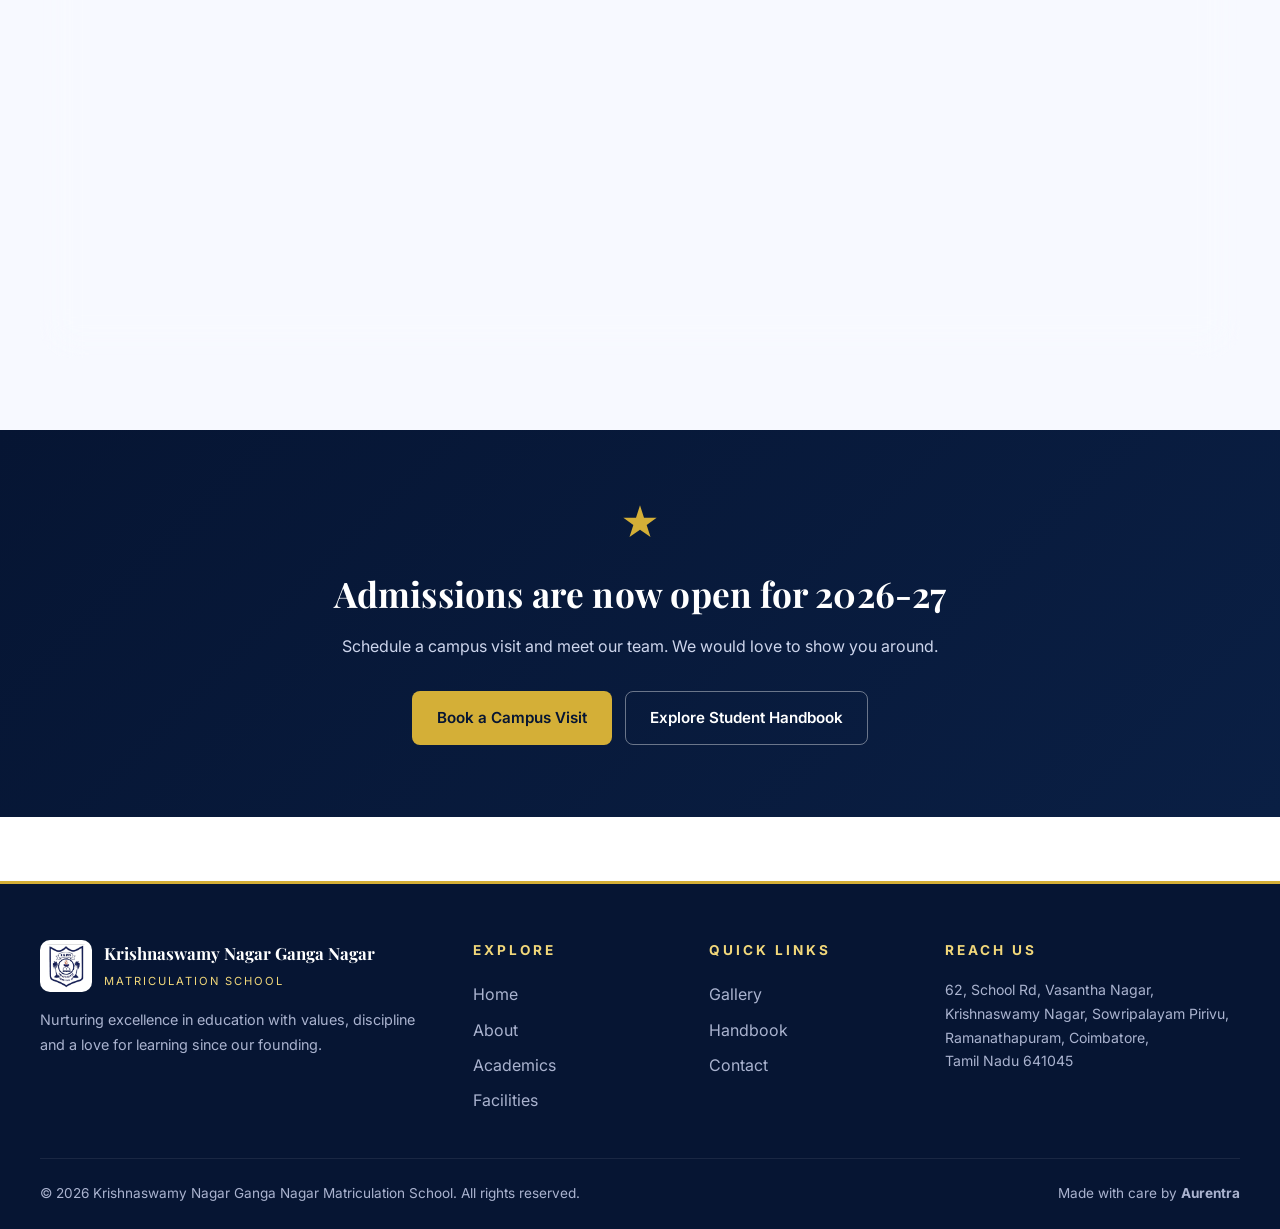
==== commit faaec7da: "loader added" ====
--- a/index.html
+++ b/index.html
@@ -1,4 +1,4 @@
-<!DOCTYPE html>
+﻿<!DOCTYPE html>
 <html lang="en">
 
 <head>
@@ -13,10 +13,13 @@
     href="https://fonts.googleapis.com/css2?family=Inter:wght@400;500;600;700&family=Playfair+Display:wght@600;700;800&family=Great+Vibes&display=swap"
     rel="stylesheet">
   <link rel="stylesheet" href="styles.css" />
-  <link rel="icon" type="image/jpeg" href="KGMS/KGMS Logo.jpeg">
+  <link rel="icon" type="image/jpeg" href="KGMS/kgms-logo.jpeg">
 </head>
 
 <body>
+  <div id="page-loader">
+    <div class="loader"></div>
+  </div>
   <div class="scroll-progress"></div>
   <div class="topbar">
     <a href="contact.html">Admissions Open 2026 - Enquire Now</a>
@@ -25,7 +28,7 @@
   <header class="nav">
     <div class="nav-inner">
       <a class="brand" href="index.html">
-        <img src="KGMS/KGMS Logo.jpeg" alt="KGMS Logo" class="footer-logo">
+        <img src="KGMS/kgms-logo.jpeg" alt="KGMS Logo" class="footer-logo">
         <span class="brand-text">
           <strong>Krishnaswamy Nagar Ganga Nagar</strong>
           <span>Matriculation School</span>
@@ -153,7 +156,7 @@
   <section class="section-tint reveal">
     <div class="container">
       <div class="section-shell motto-panel">
-        <img src="KGMS/KGMS Logo.jpeg" alt="KGMS school emblem" class="motto-emblem">
+        <img src="KGMS/kgms-logo.jpeg" alt="KGMS school emblem" class="motto-emblem">
         <div class="motto-frame">
           <div class="eyebrow-note">School Motto</div>
           <h2 class="motto-statement">Smile and Serve</h2>
@@ -182,7 +185,7 @@
         <div class="avatar-wrap">
           <div class="avatar-decor"></div>
           <div class="avatar">
-            <img src="KGMS/Principal image.png" alt="Principal of KGMS School">
+            <img src="KGMS/principal-image.png" alt="Principal of KGMS School">
           </div>
         </div>
         <div class="content">
@@ -229,7 +232,7 @@
     <div class="foot-grid">
       <div>
         <div class="foot-brand">
-          <img src="KGMS/KGMS Logo.jpeg" alt="KGMS Logo" class="footer-logo">
+          <img src="KGMS/kgms-logo.jpeg" alt="KGMS Logo" class="footer-logo">
           <div>
             <strong>Krishnaswamy Nagar Ganga Nagar</strong>
             <span>Matriculation School</span>
--- a/styles.css
+++ b/styles.css
@@ -1,4 +1,4 @@
-/* Krishnaswamy Nagar Ganga Nagar Matriculation School */
+﻿/* Krishnaswamy Nagar Ganga Nagar Matriculation School */
 :root {
   --navy: #0a1f44;
   --navy-deep: #061533;
@@ -2052,7 +2052,7 @@
     background-image:
       linear-gradient(rgba(6, 21, 51, .58),
         rgba(10, 31, 68, .64)),
-      url("KGMS/Class interior from back.png");
+      url("KGMS/class-interior-from-back.png");
   }
 
   40%,
@@ -2060,7 +2060,7 @@
     background-image:
       linear-gradient(rgba(6, 21, 51, .58),
         rgba(10, 31, 68, .64)),
-      url("KGMS/Computer Lab.png");
+      url("KGMS/computer-lab.png");
   }
 
   60%,
@@ -2068,7 +2068,7 @@
     background-image:
       linear-gradient(rgba(6, 21, 51, .58),
         rgba(10, 31, 68, .64)),
-      url("KGMS/School Ground.png");
+      url("KGMS/school-ground.png");
   }
 
   80%,
@@ -2391,4 +2391,13 @@
 
 .custom-toast .toast-close:hover {
   color: #fff;
+}
+#page-loader {
+  position: fixed;
+  inset: 0;
+  background: #081325;
+  display: flex;
+  justify-content: center;
+  align-items: center;
+  z-index: 99999;
 }
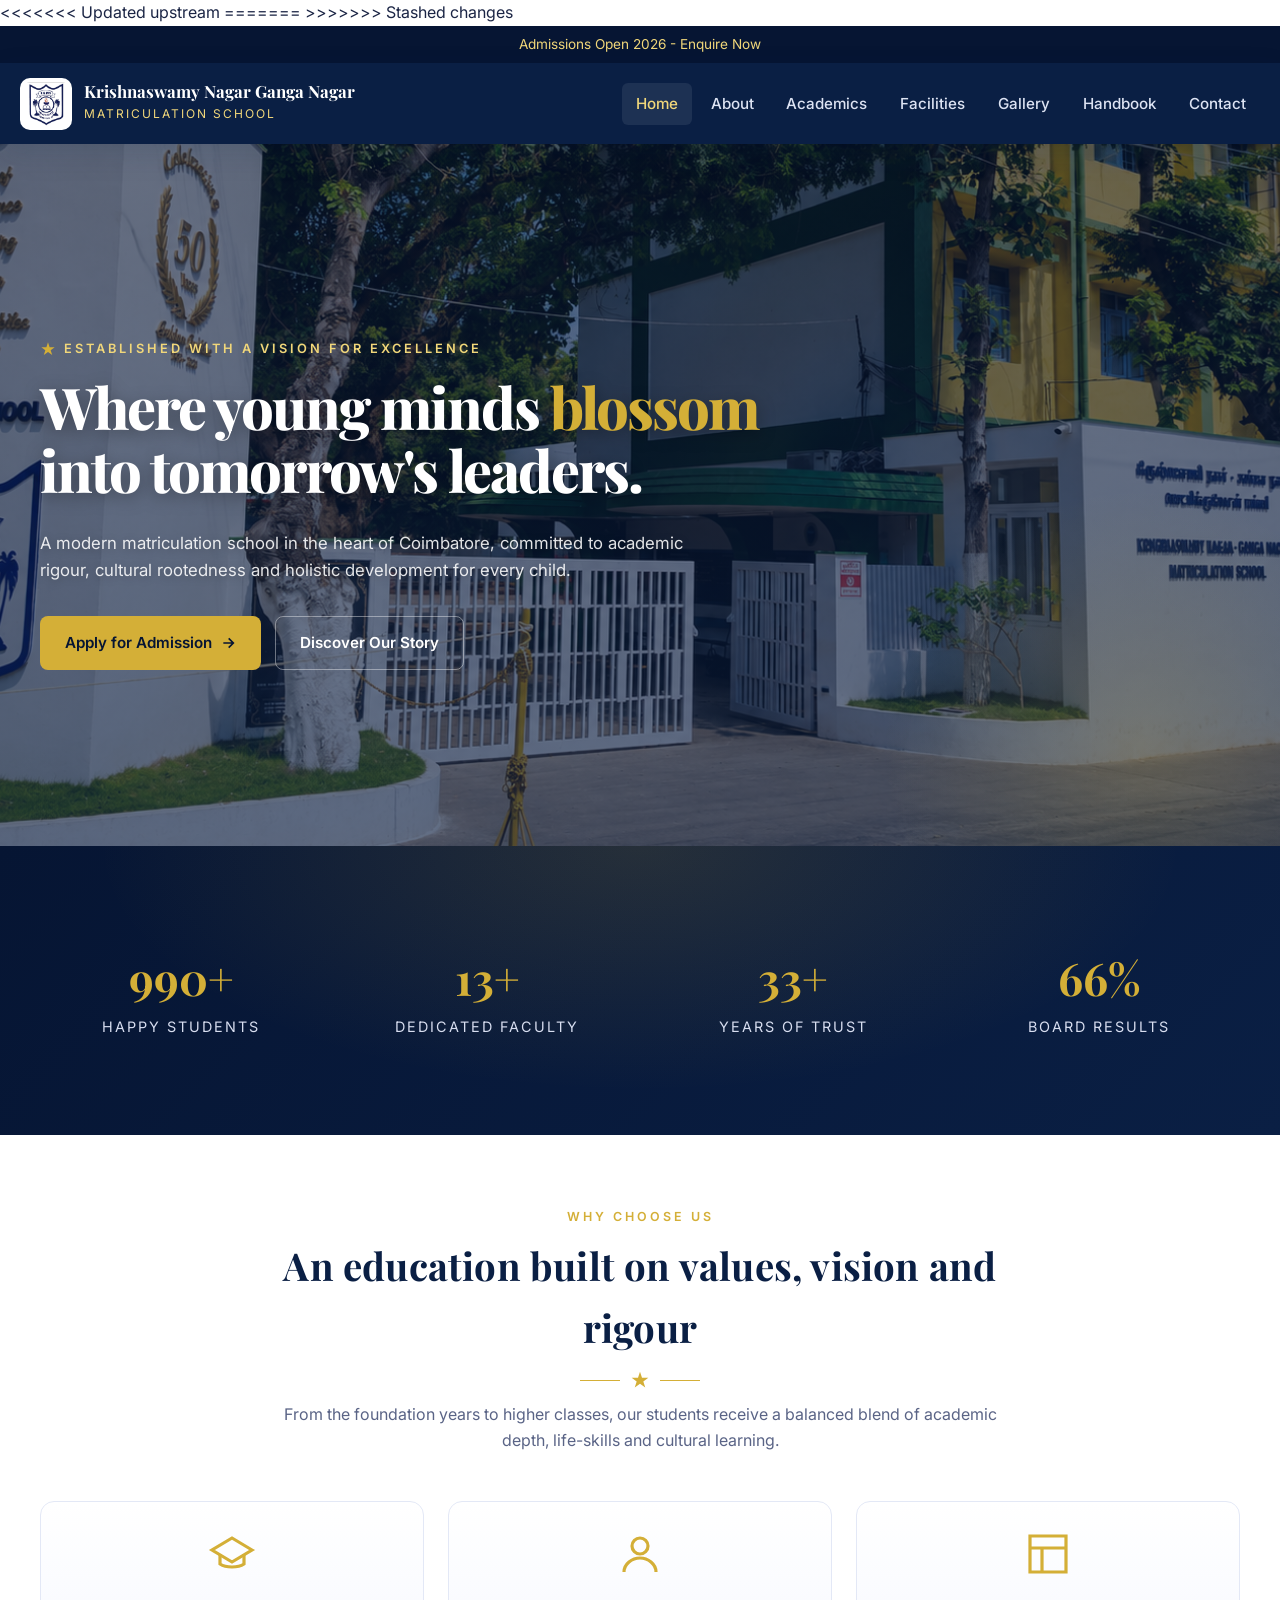
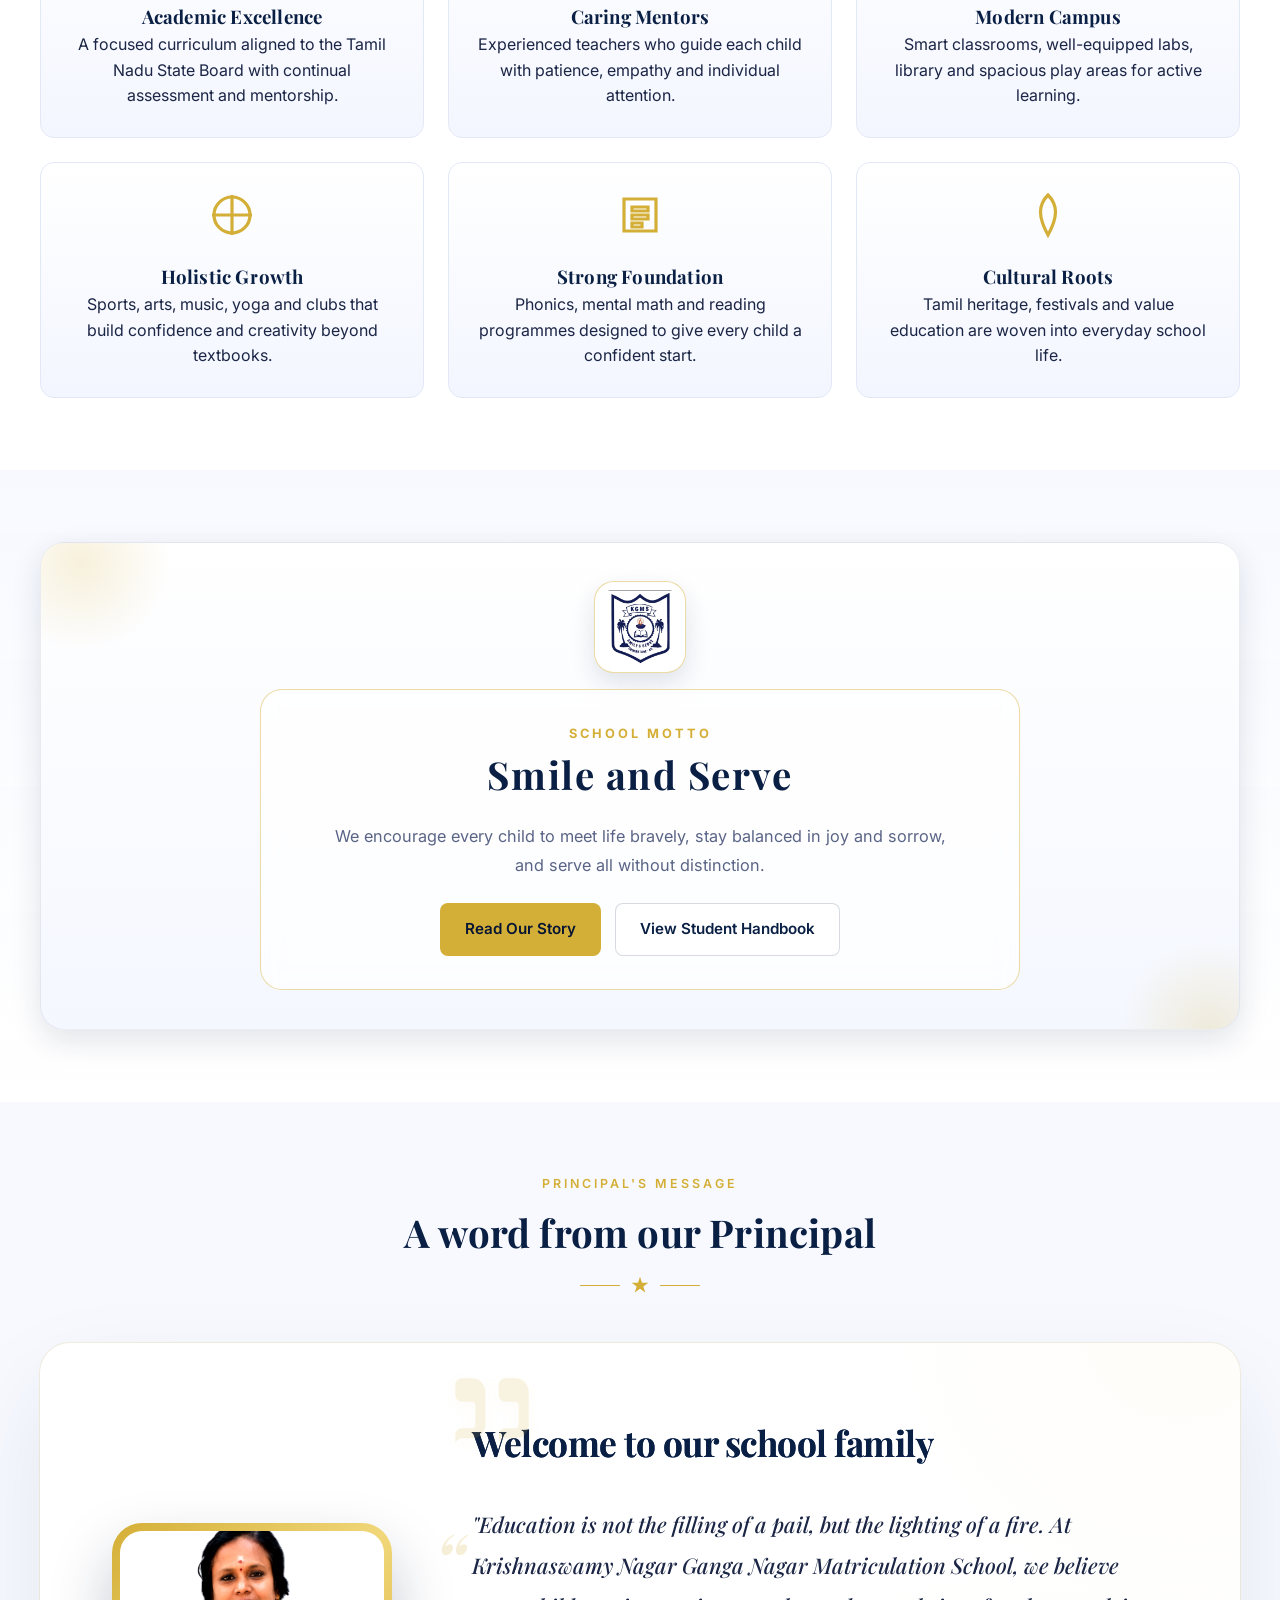
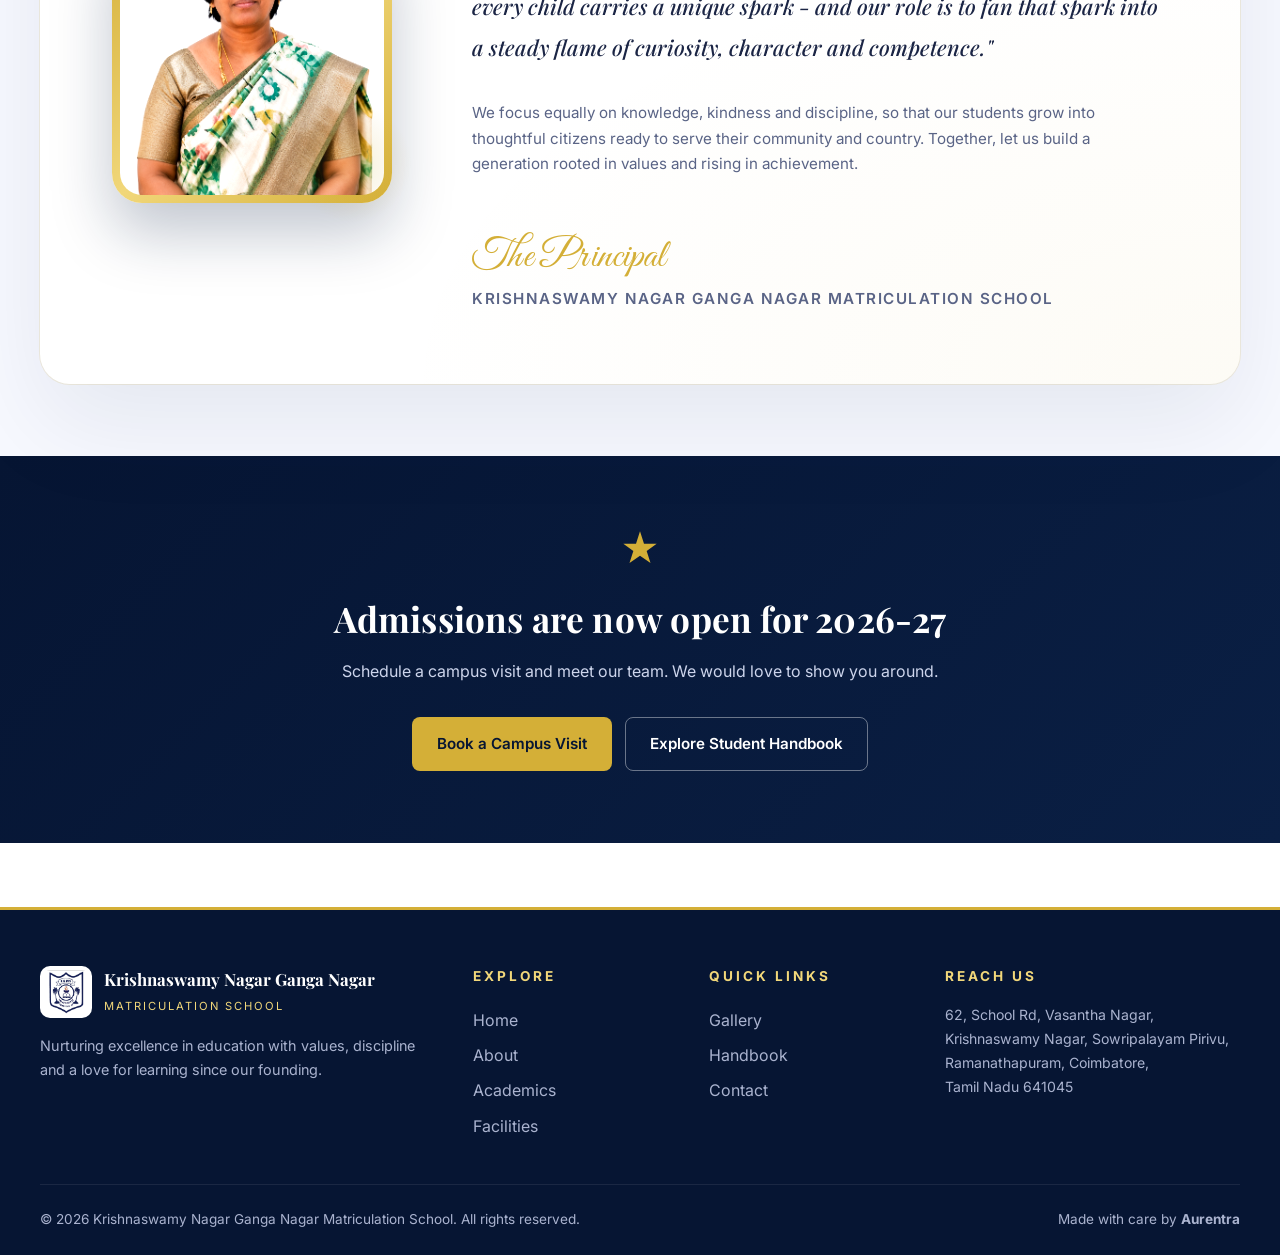
==== commit 265289d1: "feat: add professional loading screen to homepage" ====
--- a/index.html
+++ b/index.html
@@ -1,4 +1,4 @@
-﻿<!DOCTYPE html>
+<!DOCTYPE html>
 <html lang="en">
 
 <head>
@@ -17,9 +17,20 @@
 </head>
 
 <body>
+<<<<<<< Updated upstream
   <div id="page-loader">
     <div class="loader"></div>
   </div>
+=======
+  <!-- LOADING SCREEN -->
+  <div id="loading-screen" class="loading-screen">
+    <div class="loader-content">
+      <img src="KGMS/kgms-logo.jpeg" alt="KGMS Logo" class="loader-logo">
+      <div class="spinner"></div>
+    </div>
+  </div>
+
+>>>>>>> Stashed changes
   <div class="scroll-progress"></div>
   <div class="topbar">
     <a href="contact.html">Admissions Open 2026 - Enquire Now</a>
--- a/styles.css
+++ b/styles.css
@@ -1,4 +1,4 @@
-﻿/* Krishnaswamy Nagar Ganga Nagar Matriculation School */
+/* Krishnaswamy Nagar Ganga Nagar Matriculation School */
 :root {
   --navy: #0a1f44;
   --navy-deep: #061533;
@@ -2392,6 +2392,7 @@
 .custom-toast .toast-close:hover {
   color: #fff;
 }
+<<<<<<< Updated upstream
 #page-loader {
   position: fixed;
   inset: 0;
@@ -2400,4 +2401,71 @@
   justify-content: center;
   align-items: center;
   z-index: 99999;
+=======
+
+/* LOADING SCREEN */
+.loading-screen {
+  position: fixed;
+  inset: 0;
+  background: var(--navy-deep);
+  z-index: 99999;
+  display: flex;
+  align-items: center;
+  justify-content: center;
+  transition: opacity 0.6s ease-out, visibility 0.6s ease-out;
+}
+
+.loading-screen.hidden {
+  opacity: 0;
+  visibility: hidden;
+}
+
+.loading-screen .loader-content {
+  text-align: center;
+  display: flex;
+  flex-direction: column;
+  align-items: center;
+  gap: 1.5rem;
+}
+
+.loading-screen .loader-logo {
+  width: 90px;
+  height: 90px;
+  object-fit: contain;
+  border-radius: 16px;
+  background: #fff;
+  padding: 8px;
+  box-shadow: 0 10px 30px rgba(0, 0, 0, 0.4), 0 0 0 2px rgba(212, 175, 55, 0.3);
+  animation: pulseLogo 2s infinite ease-in-out;
+}
+
+.loading-screen .spinner {
+  width: 40px;
+  height: 40px;
+  border: 3px solid rgba(212, 175, 55, 0.2);
+  border-top-color: var(--gold);
+  border-radius: 50%;
+  animation: spin 1s linear infinite;
+}
+
+@keyframes pulseLogo {
+  0% {
+    transform: scale(1);
+    box-shadow: 0 10px 30px rgba(0, 0, 0, 0.4), 0 0 0 2px rgba(212, 175, 55, 0.3);
+  }
+  50% {
+    transform: scale(1.05);
+    box-shadow: 0 15px 40px rgba(0, 0, 0, 0.5), 0 0 0 4px rgba(212, 175, 55, 0.6);
+  }
+  100% {
+    transform: scale(1);
+    box-shadow: 0 10px 30px rgba(0, 0, 0, 0.4), 0 0 0 2px rgba(212, 175, 55, 0.3);
+  }
+}
+
+@keyframes spin {
+  to {
+    transform: rotate(360deg);
+  }
+>>>>>>> Stashed changes
 }
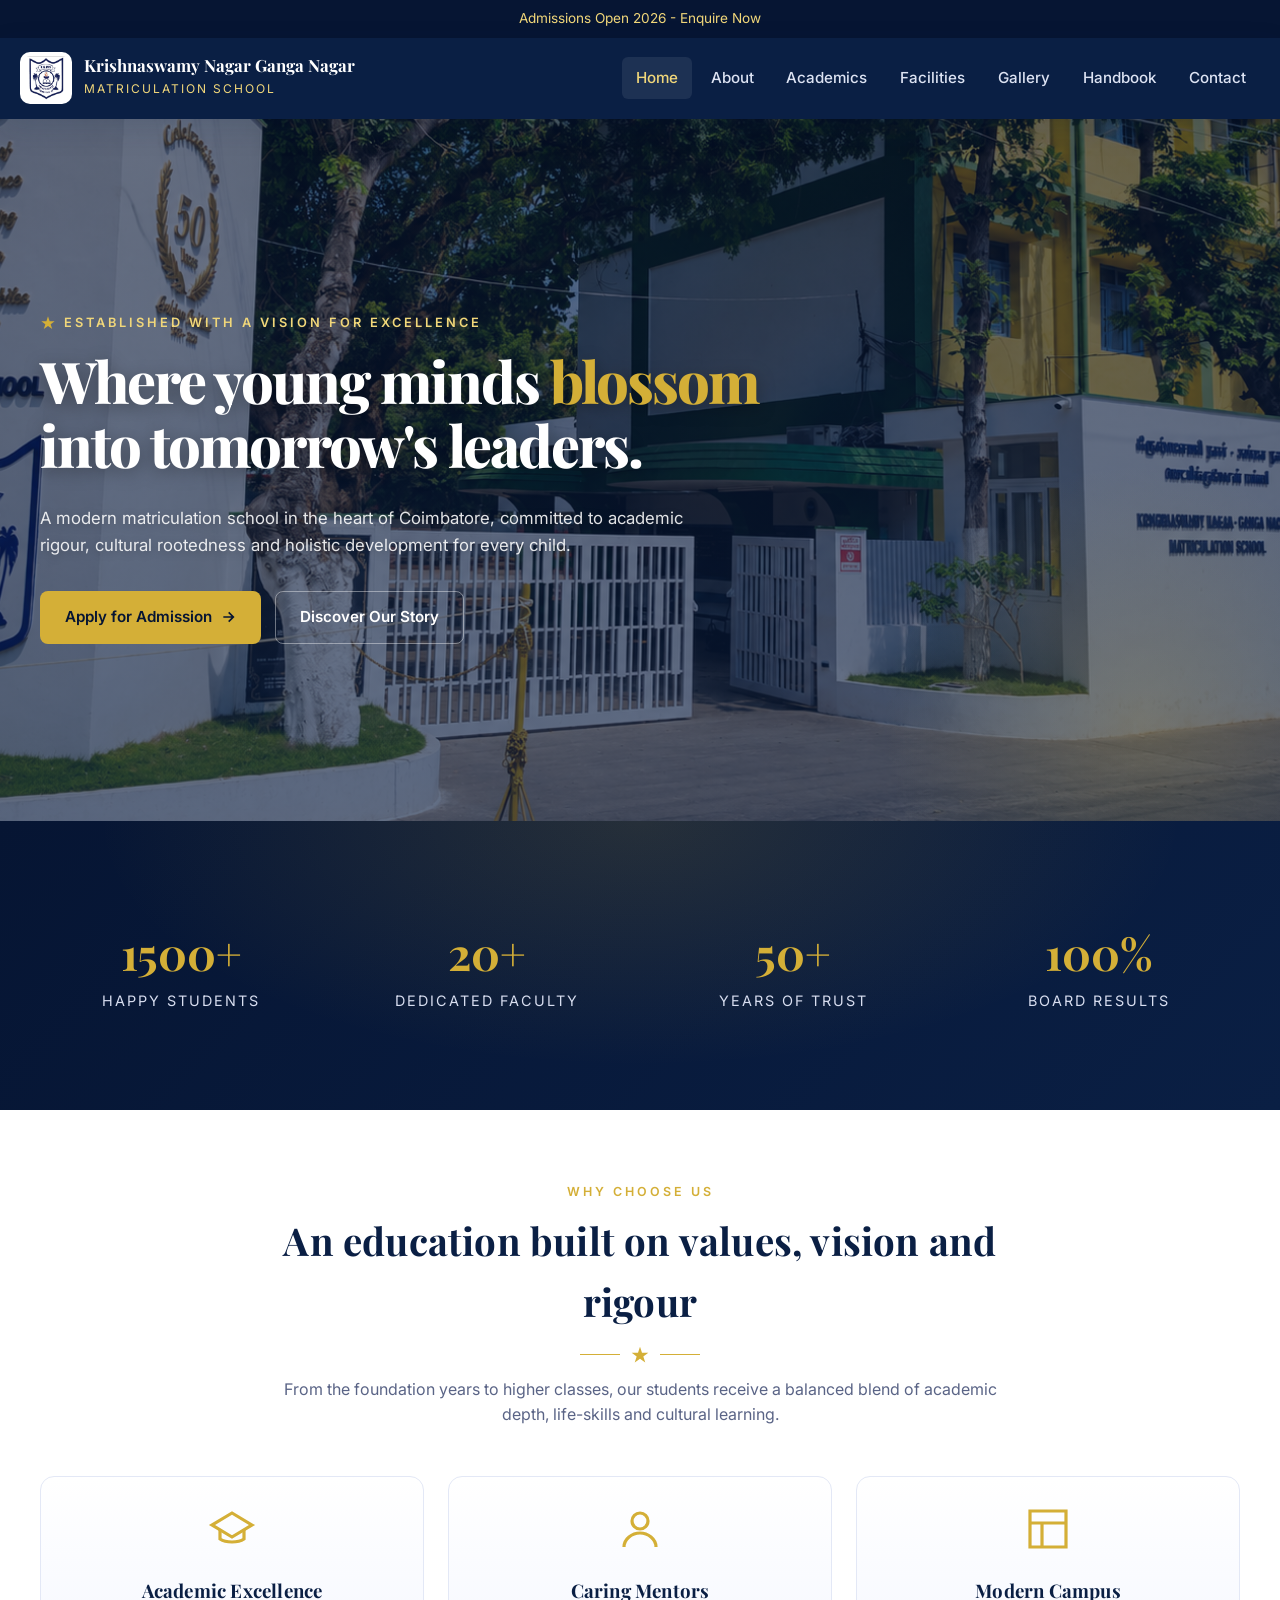
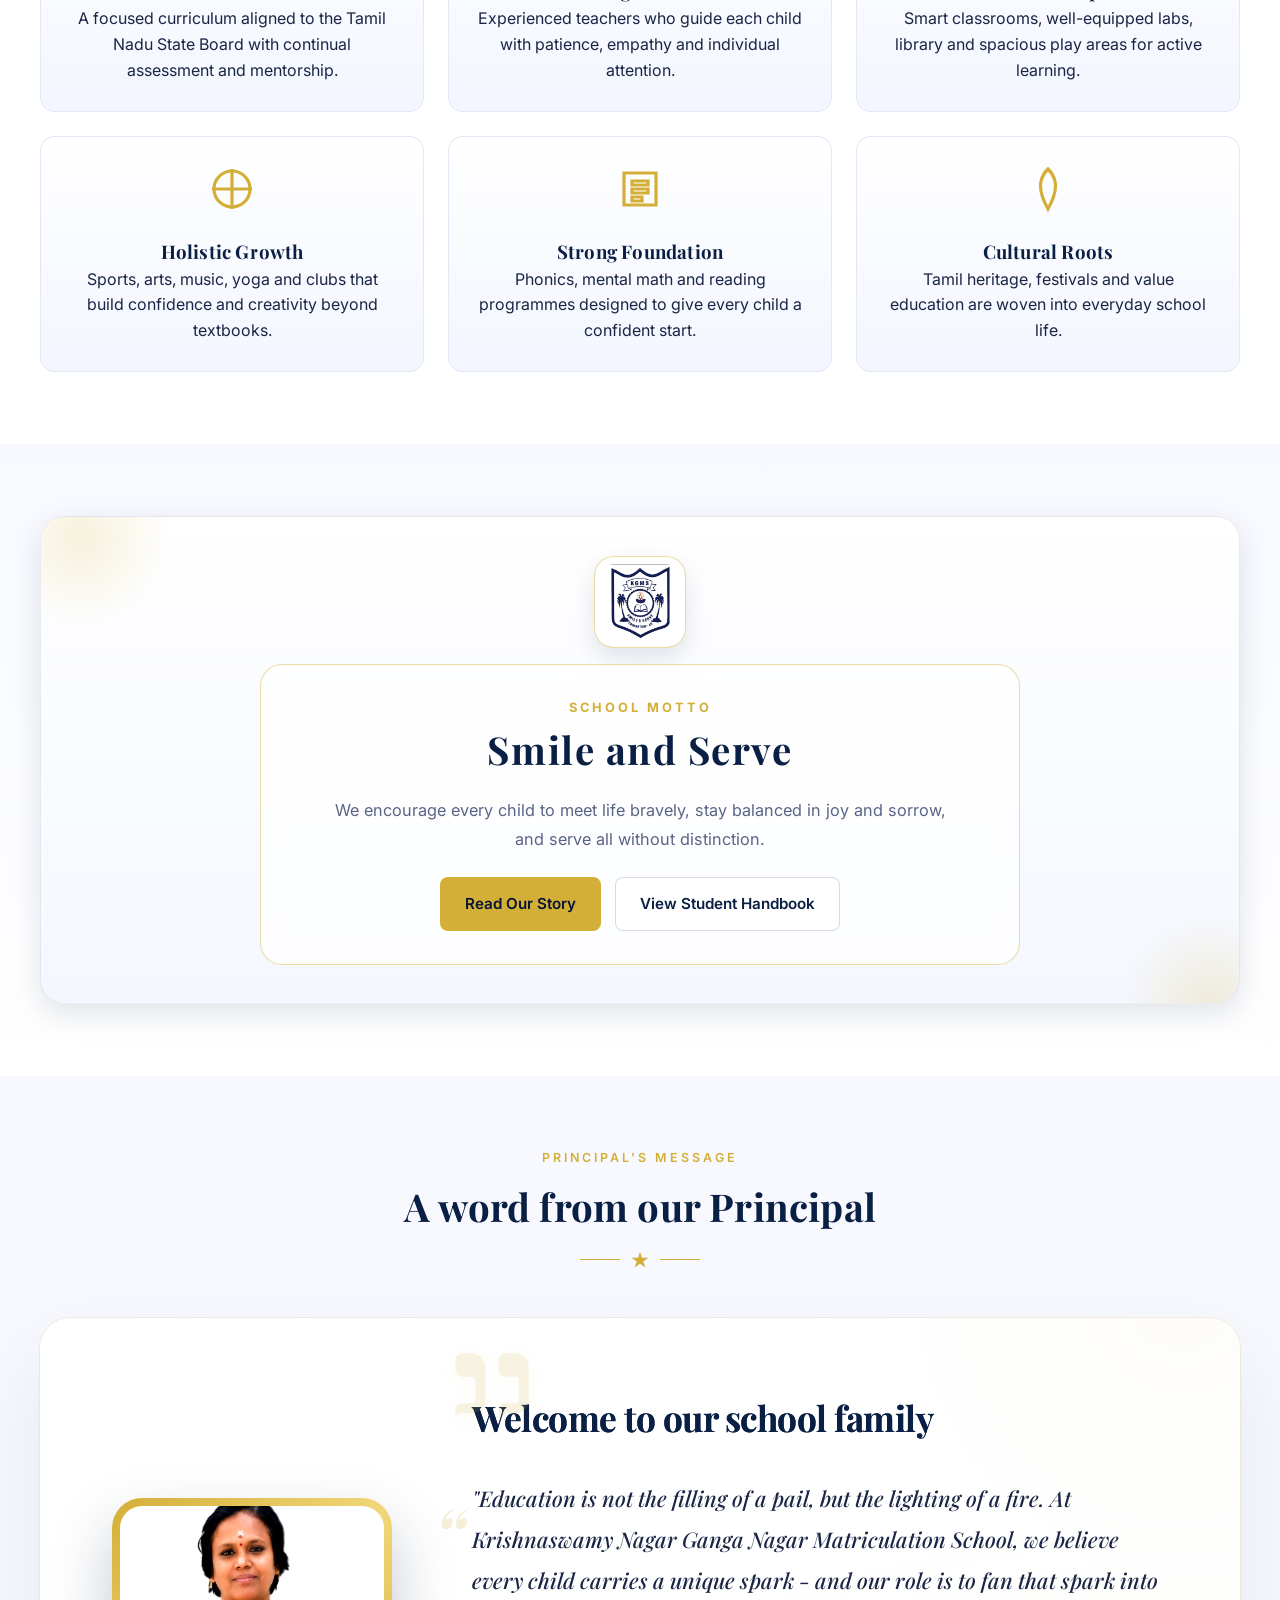
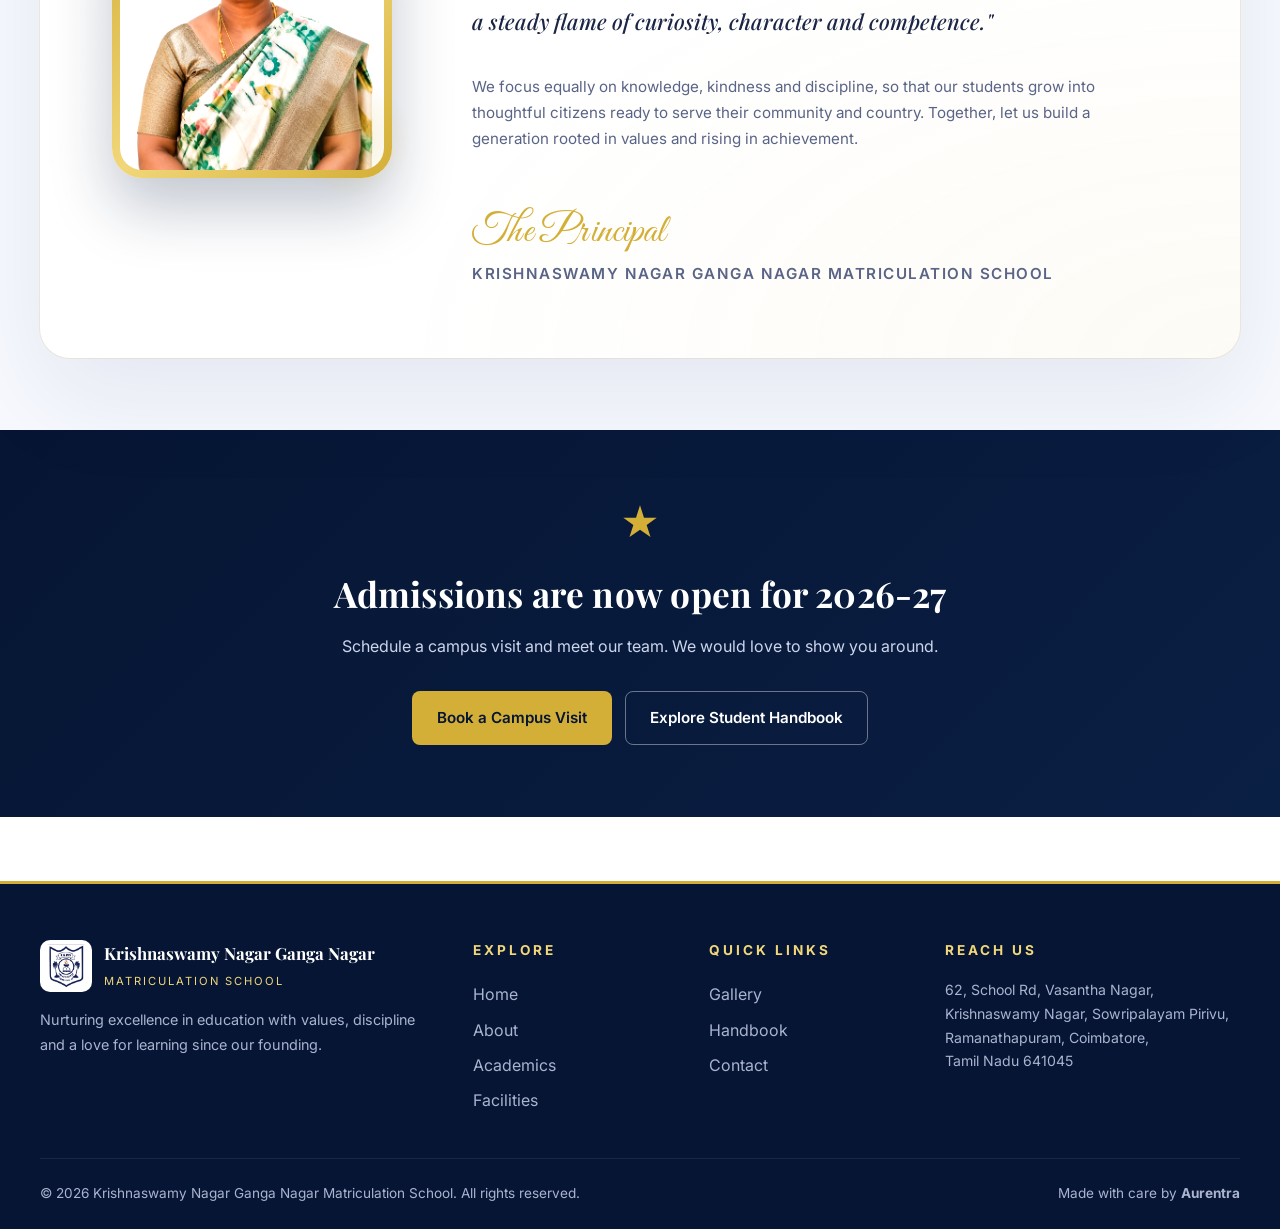
==== commit 2e57ba0a: "fix: resolve merge conflicts and use professional loading screen" ====
--- a/index.html
+++ b/index.html
@@ -17,11 +17,6 @@
 </head>
 
 <body>
-<<<<<<< Updated upstream
-  <div id="page-loader">
-    <div class="loader"></div>
-  </div>
-=======
   <!-- LOADING SCREEN -->
   <div id="loading-screen" class="loading-screen">
     <div class="loader-content">
@@ -29,8 +24,6 @@
       <div class="spinner"></div>
     </div>
   </div>
-
->>>>>>> Stashed changes
   <div class="scroll-progress"></div>
   <div class="topbar">
     <a href="contact.html">Admissions Open 2026 - Enquire Now</a>
--- a/styles.css
+++ b/styles.css
@@ -2392,17 +2392,6 @@
 .custom-toast .toast-close:hover {
   color: #fff;
 }
-<<<<<<< Updated upstream
-#page-loader {
-  position: fixed;
-  inset: 0;
-  background: #081325;
-  display: flex;
-  justify-content: center;
-  align-items: center;
-  z-index: 99999;
-=======
-
 /* LOADING SCREEN */
 .loading-screen {
   position: fixed;
@@ -2467,5 +2456,4 @@
   to {
     transform: rotate(360deg);
   }
->>>>>>> Stashed changes
 }
